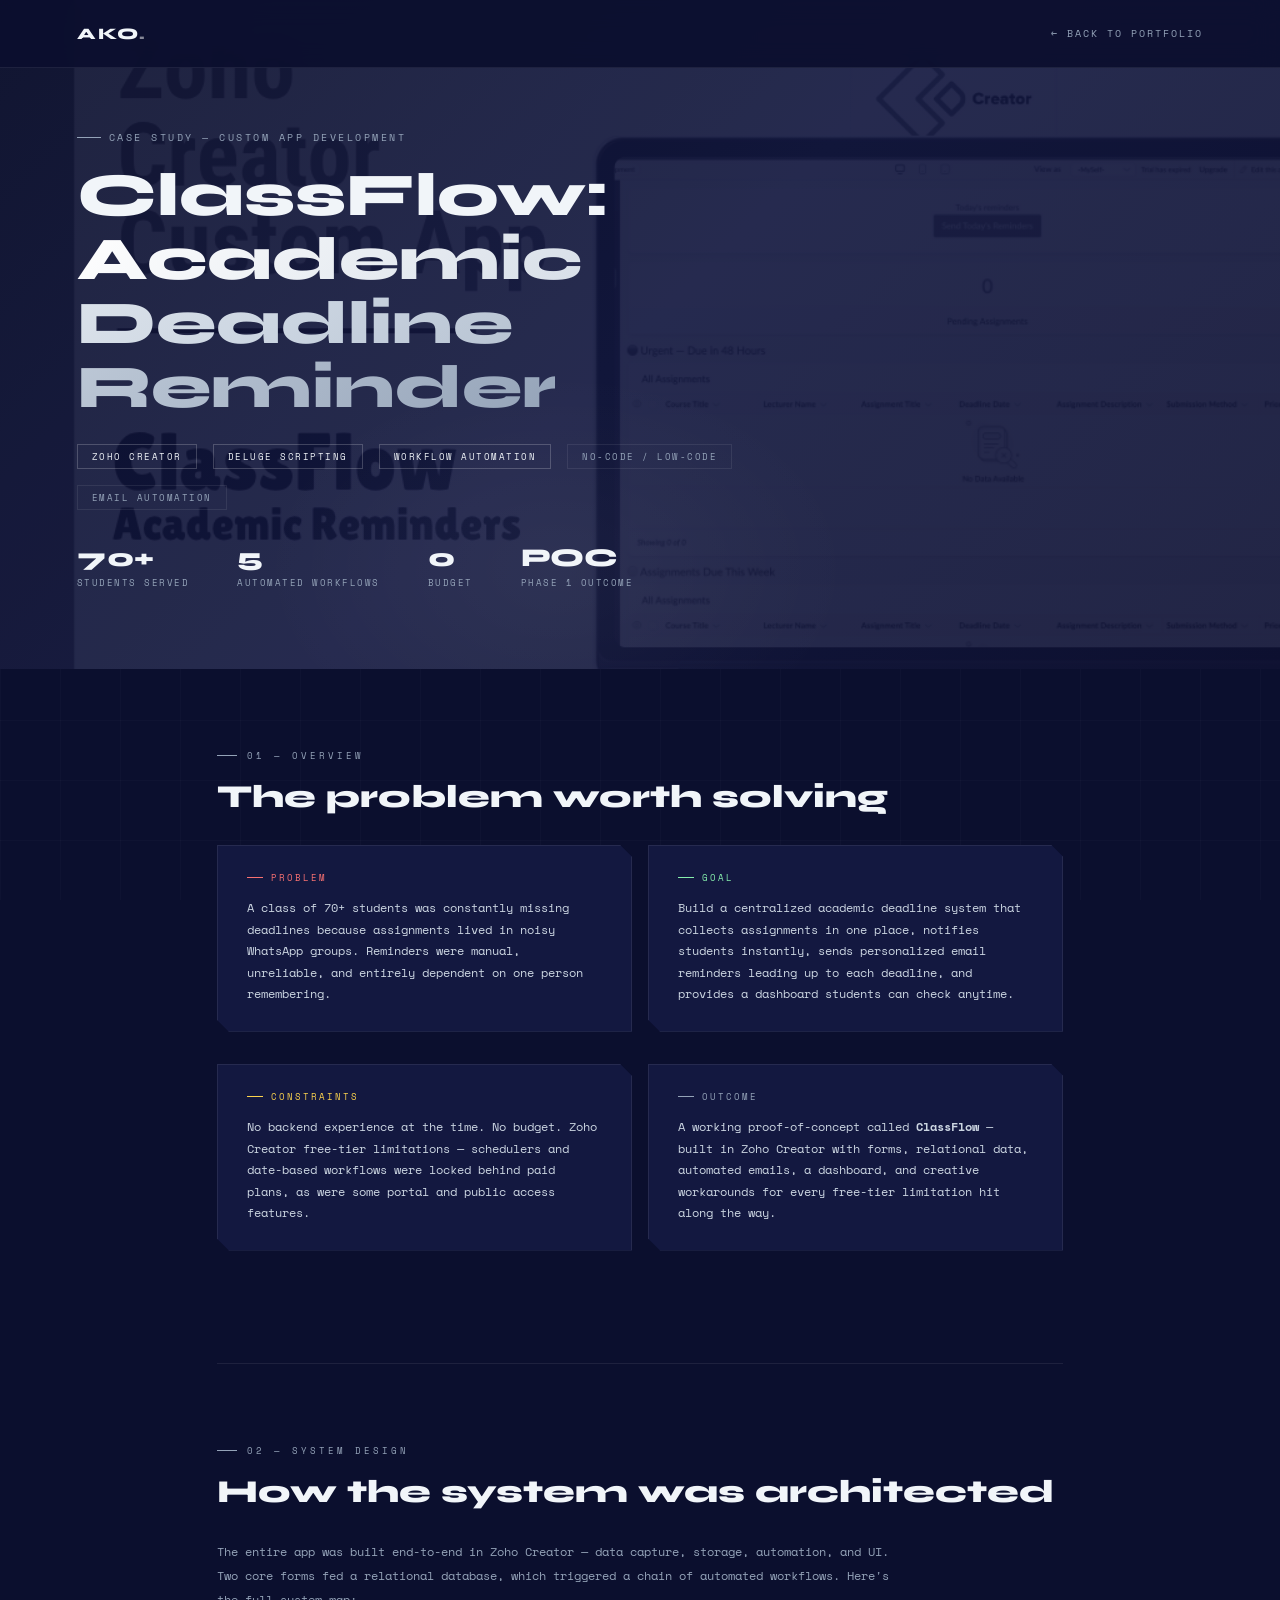
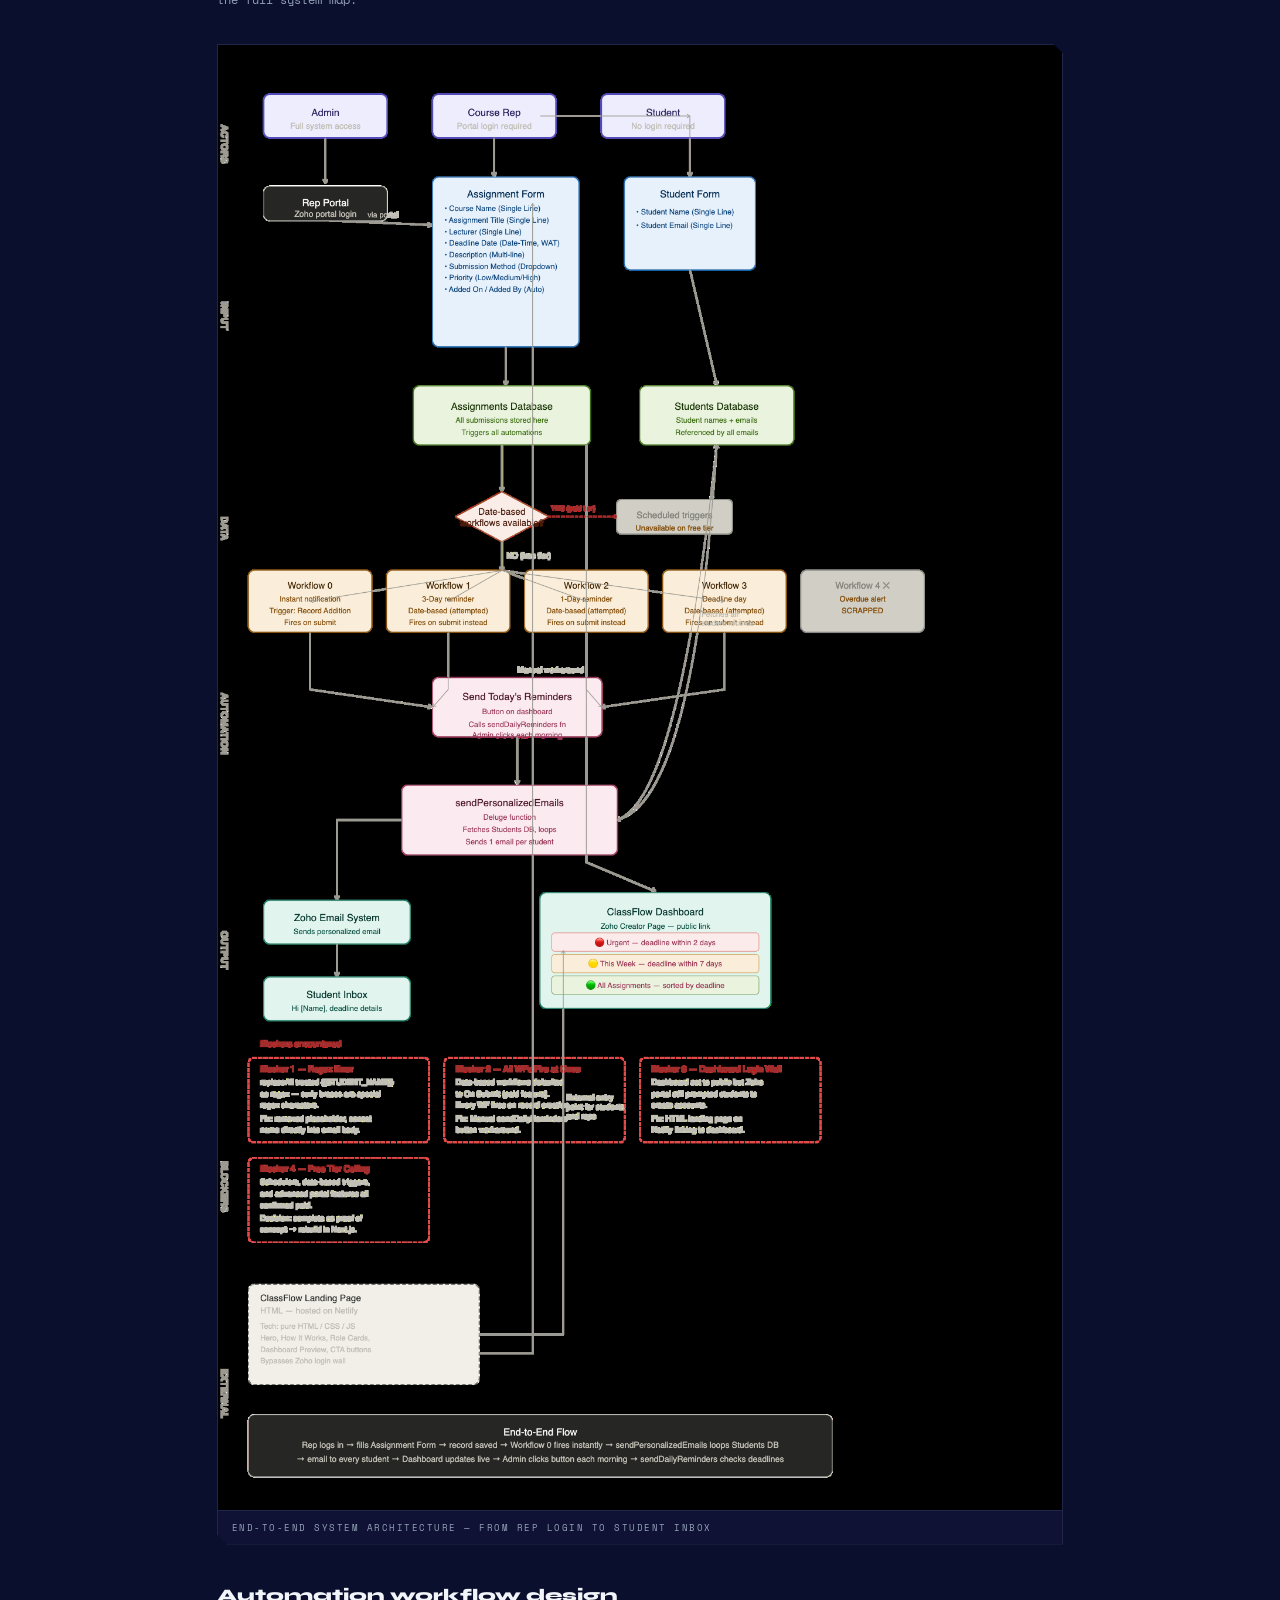
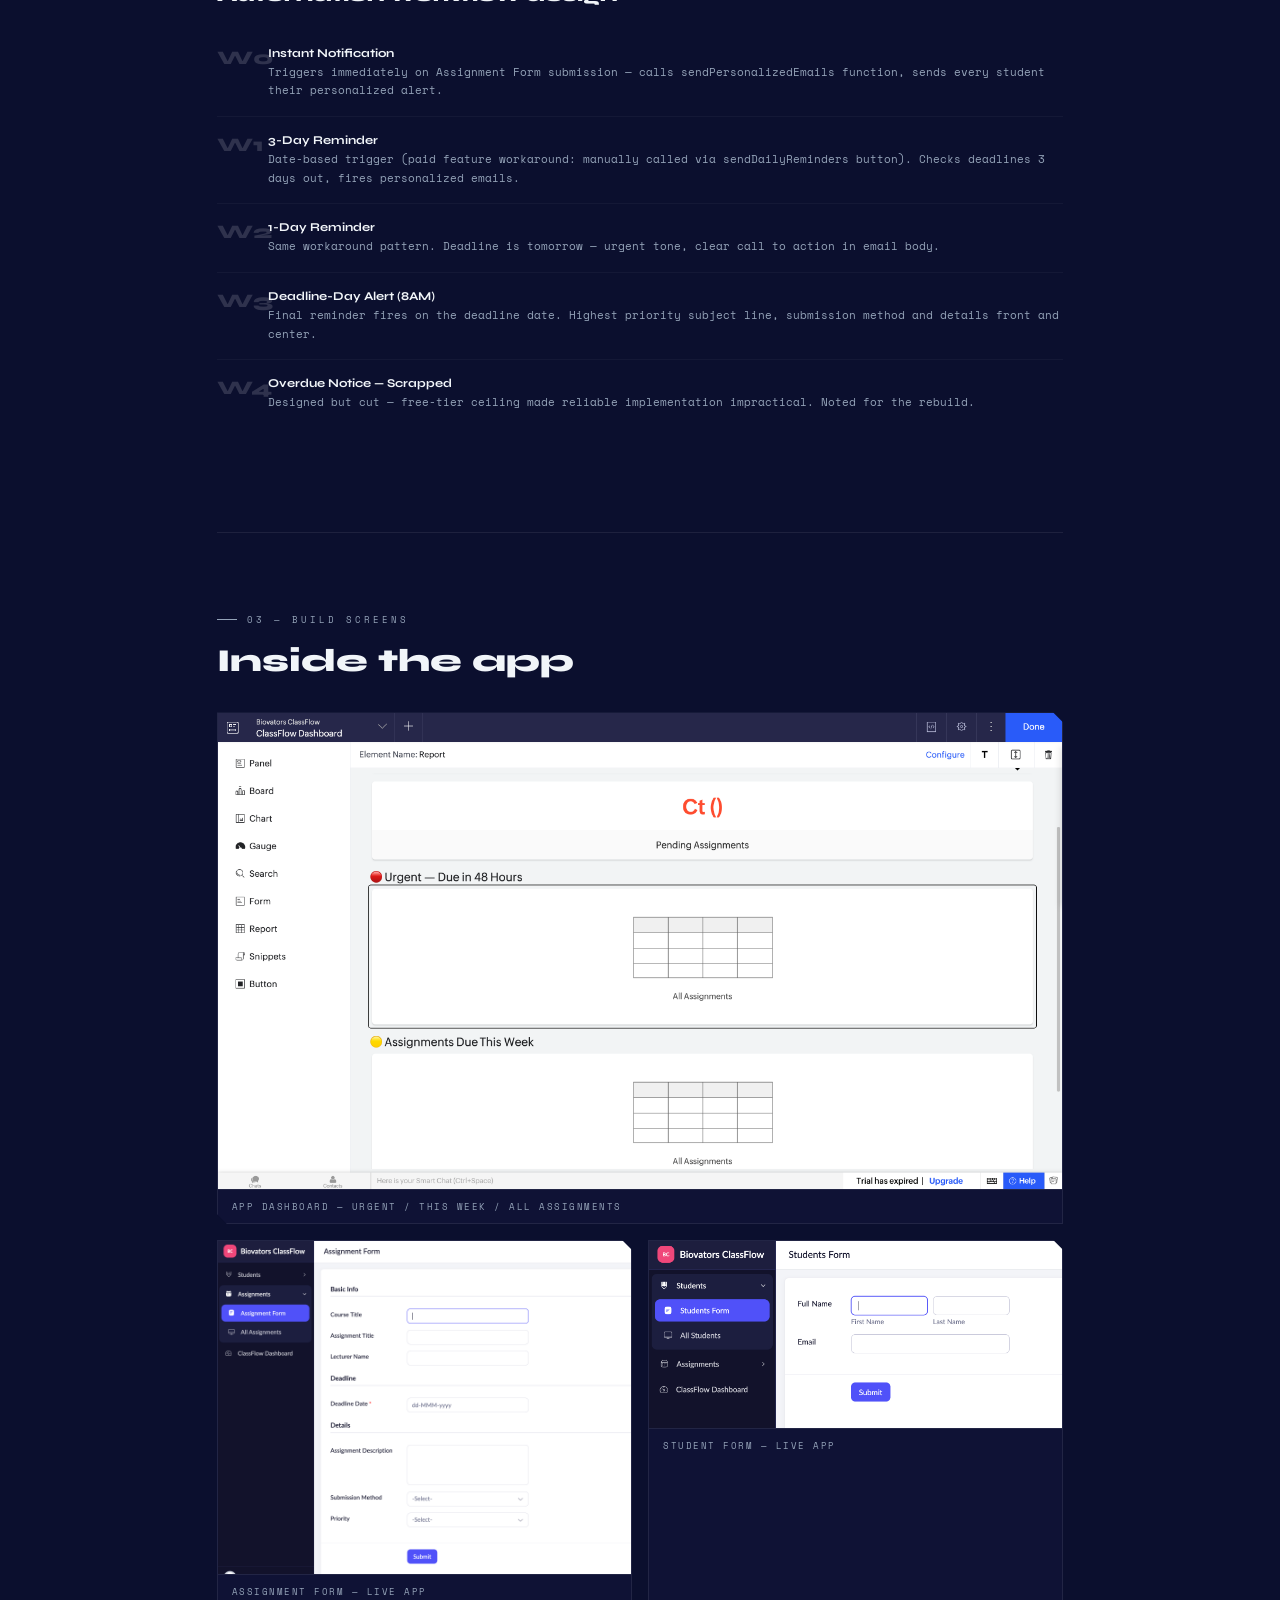
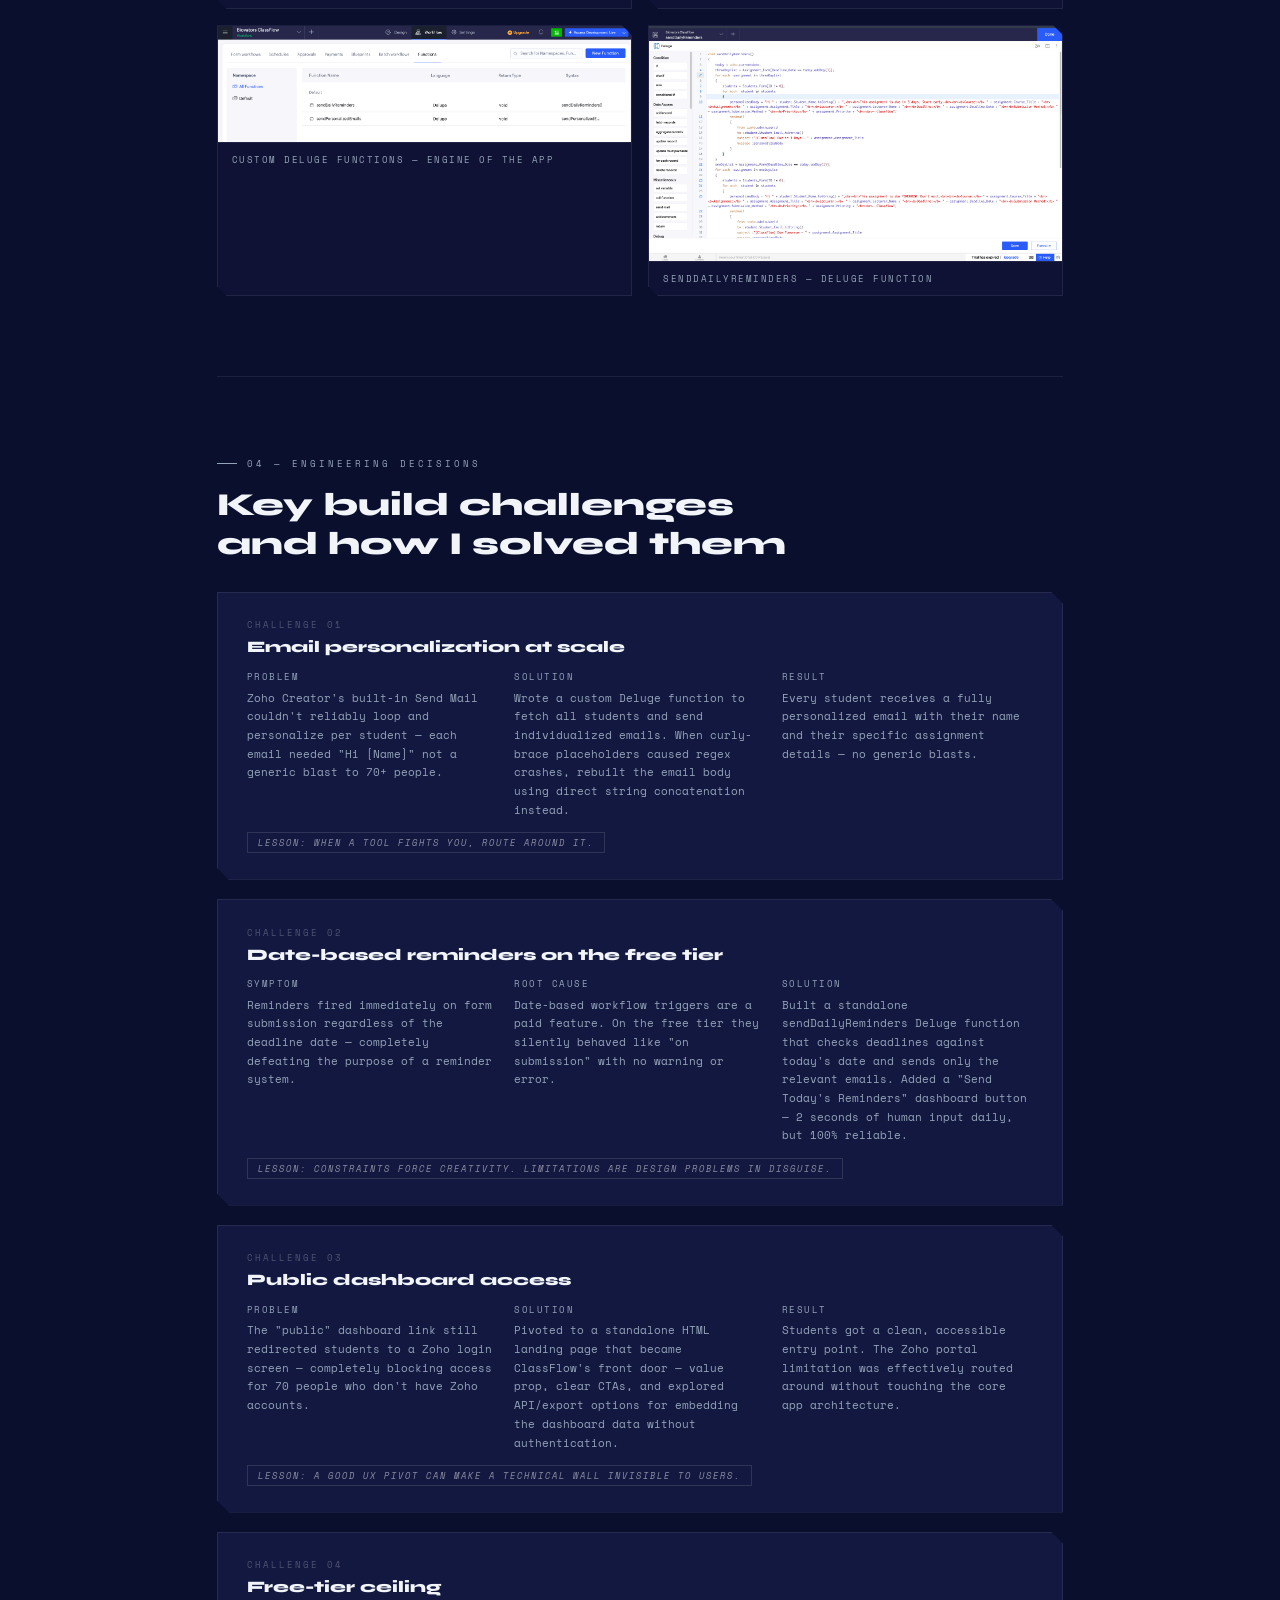
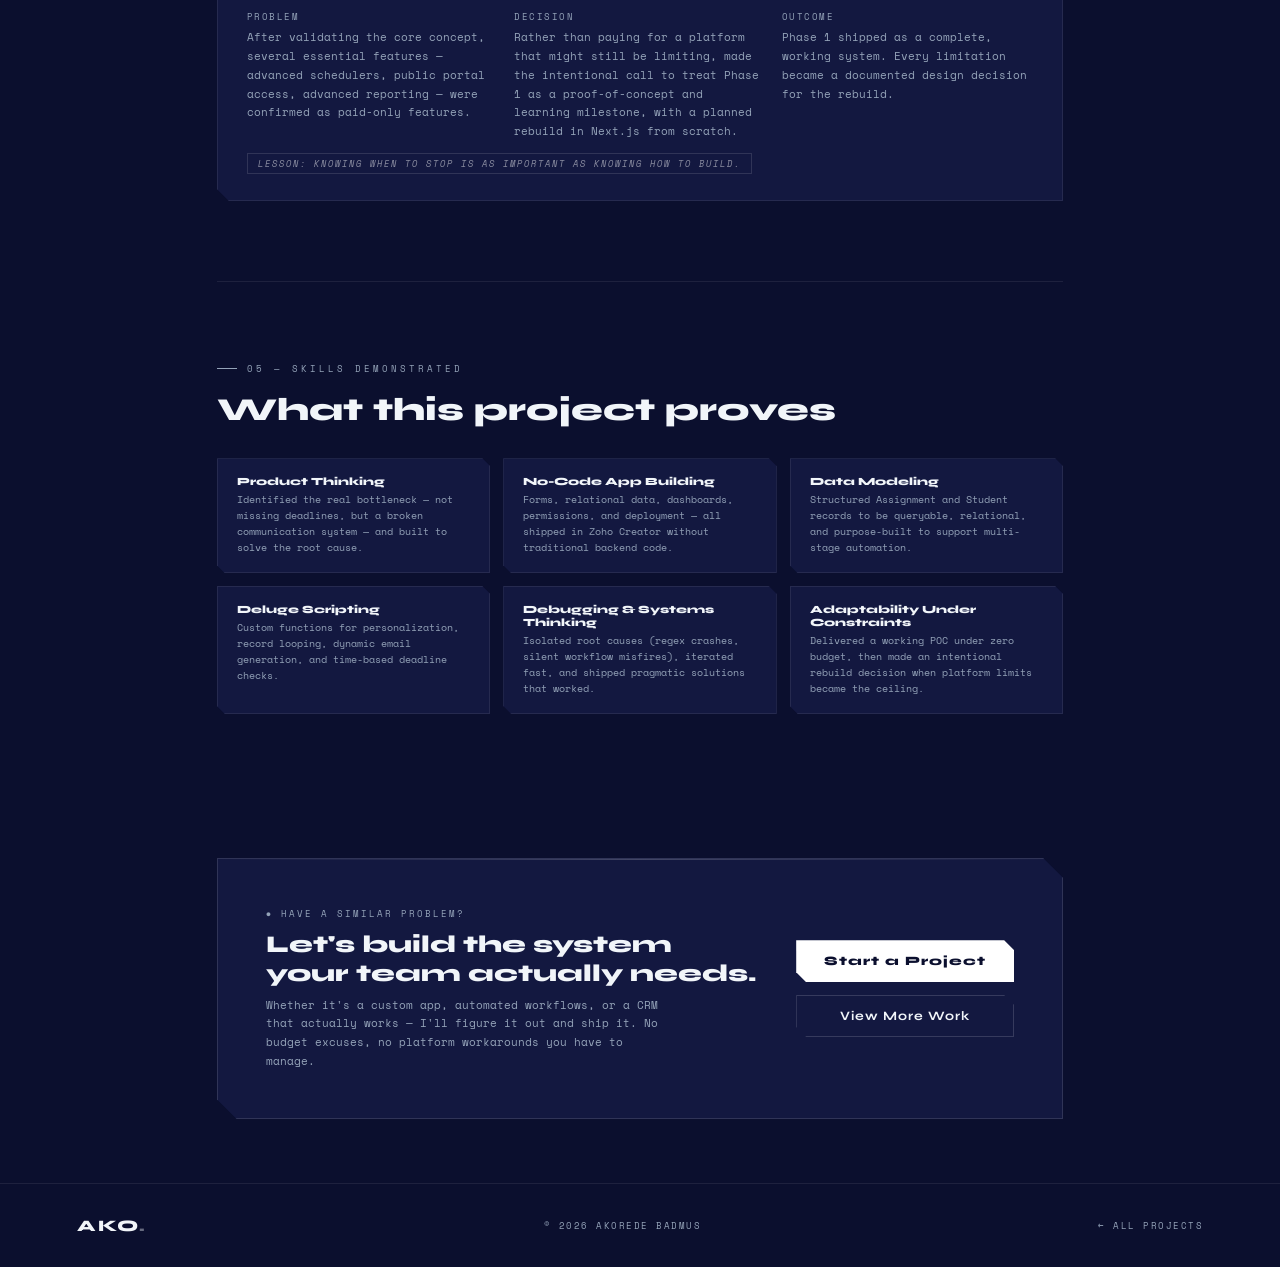
==== classflow.html @ 77b1db4f "Add ClassFlow case study page" ====
<!DOCTYPE html>
<html lang="en">
<head>
<meta charset="UTF-8">
<meta name="viewport" content="width=device-width, initial-scale=1.0">
<title>ClassFlow — Case Study | Akorede Badmus</title>
<link href="https://fonts.googleapis.com/css2?family=Syne:wght@400;700;800&family=Space+Mono&display=swap" rel="stylesheet">
<style>
*,*::before,*::after{margin:0;padding:0;box-sizing:border-box;}
:root{
  --accent:#FFFFFF;
  --accent2:#CBD5E1;
  --dark:#0B0F2E;
  --card:#131840;
  --card2:#0F1235;
  --text:#F1F5F9;
  --muted:#94A3B8;
  --border:rgba(255,255,255,0.08);
}
html{scroll-behavior:smooth;}
body{background:var(--dark);color:var(--text);font-family:'Space Mono',monospace;overflow-x:hidden;}

.grid-overlay{
  position:fixed;inset:0;z-index:0;pointer-events:none;
  background-image:linear-gradient(rgba(255,255,255,0.02) 1px,transparent 1px),linear-gradient(90deg,rgba(255,255,255,0.02) 1px,transparent 1px);
  background-size:60px 60px;
}

/* NAV */
nav{
  position:fixed;top:0;left:0;right:0;z-index:100;
  display:flex;align-items:center;justify-content:space-between;
  padding:1.5rem 6vw;
  background:rgba(11,15,46,0.92);backdrop-filter:blur(12px);
  border-bottom:1px solid var(--border);
}
.nav-logo{font-family:'Syne',sans-serif;font-size:1rem;font-weight:800;color:var(--text);letter-spacing:2px;text-decoration:none;}
.nav-logo span{color:var(--accent);opacity:0.5;}
.back-btn{
  font-size:10px;letter-spacing:2px;text-transform:uppercase;
  color:var(--muted);text-decoration:none;
  display:flex;align-items:center;gap:8px;transition:color 0.2s;
}
.back-btn:hover{color:var(--accent);}

/* HERO */
.case-hero{
  min-height:60vh;display:flex;align-items:flex-end;
  padding:120px 6vw 5rem;position:relative;overflow:hidden;
}
.case-hero-bg{
  position:absolute;inset:0;z-index:0;
  background:linear-gradient(135deg,#0B0F2E 0%,#131840 50%,#0F1235 100%);
}
.case-hero-img{
  position:absolute;inset:0;z-index:1;
  background-image:url('[data-uri]');
  background-size:cover;background-position:center;
  opacity:0.08;filter:grayscale(100%);
}
.case-hero-glow{
  position:absolute;bottom:-100px;left:20%;z-index:1;
  width:600px;height:400px;
  background:radial-gradient(ellipse,rgba(255,255,255,0.04) 0%,transparent 70%);
}
.case-hero-content{position:relative;z-index:2;max-width:800px;}
.case-tag{
  display:inline-flex;align-items:center;gap:8px;
  font-size:10px;letter-spacing:2.5px;text-transform:uppercase;
  color:var(--muted);margin-bottom:1.2rem;
}
.case-tag::before{content:'';width:24px;height:1px;background:var(--muted);display:block;}
.case-title{
  font-family:'Syne',sans-serif;
  font-size:clamp(2rem,5vw,3.8rem);font-weight:800;line-height:1.05;
  margin-bottom:1.5rem;
}
.case-title span{
  background:linear-gradient(135deg,#FFFFFF 0%,#CBD5E1 50%,#94A3B8 100%);
  -webkit-background-clip:text;-webkit-text-fill-color:transparent;background-clip:text;
}
.meta-row{display:flex;flex-wrap:wrap;gap:1rem;margin-bottom:2rem;}
.meta-pill{
  font-size:9px;letter-spacing:1.5px;text-transform:uppercase;
  border:1px solid var(--border);padding:5px 14px;color:var(--muted);
}
.meta-pill.highlight{border-color:rgba(255,255,255,0.2);color:var(--text);}
.hero-stats-row{display:flex;gap:3rem;flex-wrap:wrap;}
.hstat{display:flex;flex-direction:column;gap:3px;}
.hstat-num{font-family:'Syne',sans-serif;font-size:1.6rem;font-weight:800;color:var(--text);}
.hstat-label{font-size:9px;letter-spacing:1.5px;text-transform:uppercase;color:var(--muted);}

/* WRAPPER */
.wrapper{max-width:1000px;margin:0 auto;padding:0 6vw;position:relative;z-index:2;}

/* SECTIONS */
.cs-section{padding:5rem 0;border-top:1px solid var(--border);}
.cs-section:first-of-type{border-top:none;}

.section-label{
  font-size:9px;letter-spacing:3px;text-transform:uppercase;
  color:var(--muted);margin-bottom:1rem;
  display:flex;align-items:center;gap:10px;
}
.section-label::before{content:'';width:20px;height:1px;background:var(--muted);display:block;}
.section-heading{
  font-family:'Syne',sans-serif;font-size:clamp(1.4rem,3vw,2rem);
  font-weight:800;color:var(--text);margin-bottom:1.8rem;line-height:1.2;
}

/* PROSE */
.prose{font-size:12px;line-height:2;color:#94A3B8;max-width:680px;}
.prose strong{color:var(--text);font-weight:700;}

/* TWO COL */
.two-col{display:grid;grid-template-columns:1fr 1fr;gap:3rem;align-items:start;}

/* PROBLEM/GOAL CARDS */
.pg-grid{display:grid;grid-template-columns:1fr 1fr;gap:1rem;margin-bottom:2rem;}
.pg-card{
  background:var(--card);border:1px solid var(--border);
  padding:1.6rem 1.8rem;
  clip-path:polygon(0 0,calc(100% - 12px) 0,100% 12px,100% 100%,12px 100%,0 calc(100% - 12px));
}
.pg-card-label{
  font-size:9px;letter-spacing:2px;text-transform:uppercase;
  color:var(--muted);margin-bottom:0.8rem;
  display:flex;align-items:center;gap:8px;
}
.pg-card-label::before{content:'';width:16px;height:1px;background:currentColor;display:block;}
.pg-card-text{font-size:12px;line-height:1.8;color:#CBD5E1;}

/* CHALLENGE CARDS */
.challenge-list{display:flex;flex-direction:column;gap:1.2rem;}
.challenge-card{
  background:var(--card);border:1px solid var(--border);
  padding:1.6rem 1.8rem;
  clip-path:polygon(0 0,calc(100% - 12px) 0,100% 12px,100% 100%,12px 100%,0 calc(100% - 12px));
  transition:border-color 0.2s;
}
.challenge-card:hover{border-color:rgba(255,255,255,0.18);}
.challenge-num{
  font-size:9px;letter-spacing:2px;text-transform:uppercase;
  color:rgba(255,255,255,0.25);margin-bottom:6px;
}
.challenge-title{
  font-family:'Syne',sans-serif;font-size:1rem;font-weight:800;
  color:var(--text);margin-bottom:0.8rem;
}
.challenge-row{display:grid;grid-template-columns:1fr 1fr 1fr;gap:1rem;margin-top:0.8rem;}
.cr-block{font-size:11px;line-height:1.7;color:#94A3B8;}
.cr-label{
  font-size:9px;letter-spacing:1.5px;text-transform:uppercase;
  color:var(--muted);margin-bottom:4px;
}
.lesson-tag{
  display:inline-block;margin-top:0.8rem;
  font-size:9px;letter-spacing:1px;text-transform:uppercase;
  color:rgba(255,255,255,0.5);
  border:1px solid rgba(255,255,255,0.12);
  padding:3px 10px;
  font-style:italic;
}

/* SCREENSHOTS */
.screenshot-grid{display:grid;grid-template-columns:1fr 1fr;gap:1rem;margin-top:2rem;}
.screenshot-item{
  background:var(--card2);border:1px solid var(--border);overflow:hidden;
  clip-path:polygon(0 0,calc(100% - 10px) 0,100% 10px,100% 100%,10px 100%,0 calc(100% - 10px));
  transition:border-color 0.2s;
}
.screenshot-item:hover{border-color:rgba(255,255,255,0.2);}
.screenshot-item.full{grid-column:span 2;}
.screenshot-img{width:100%;display:block;object-fit:cover;}
.screenshot-label{
  padding:10px 14px;
  font-size:9px;letter-spacing:1.5px;text-transform:uppercase;
  color:var(--muted);border-top:1px solid var(--border);
}

/* SKILLS */
.skills-grid{display:grid;grid-template-columns:repeat(3,1fr);gap:0.8rem;margin-top:1.5rem;}
.skill-item{
  background:var(--card);border:1px solid var(--border);
  padding:1rem 1.2rem;
  clip-path:polygon(0 0,calc(100% - 8px) 0,100% 8px,100% 100%,8px 100%,0 calc(100% - 8px));
}
.skill-item-title{
  font-family:'Syne',sans-serif;font-size:11px;font-weight:800;
  color:var(--text);margin-bottom:4px;
}
.skill-item-desc{font-size:10px;line-height:1.6;color:var(--muted);}

/* WORKFLOW STEPS */
.workflow-steps{display:flex;flex-direction:column;gap:0;margin:1.5rem 0;}
.workflow-step{
  display:flex;gap:1.2rem;align-items:flex-start;
  padding:1rem 0;border-bottom:1px solid rgba(255,255,255,0.04);
}
.workflow-step:last-child{border-bottom:none;}
.ws-num{
  font-family:'Syne',sans-serif;font-size:1.2rem;font-weight:800;
  color:rgba(255,255,255,0.15);flex-shrink:0;width:32px;line-height:1;
  margin-top:2px;
}
.ws-content{}
.ws-title{font-family:'Syne',sans-serif;font-size:12px;font-weight:700;color:var(--text);margin-bottom:3px;}
.ws-desc{font-size:11px;color:var(--muted);line-height:1.7;}

/* CTA */
.case-cta{
  background:var(--card);border:1px solid rgba(255,255,255,0.12);
  padding:3rem;margin:4rem 0;
  clip-path:polygon(0 0,calc(100% - 20px) 0,100% 20px,100% 100%,20px 100%,0 calc(100% - 20px));
  display:flex;align-items:center;justify-content:space-between;gap:2rem;flex-wrap:wrap;
  position:relative;overflow:hidden;
}
.case-cta::before{content:'';position:absolute;top:0;left:0;right:0;height:1px;background:linear-gradient(to right,transparent,rgba(255,255,255,0.2),transparent);}
.cta-text-block{}
.cta-tag{font-size:9px;letter-spacing:2px;text-transform:uppercase;color:var(--muted);margin-bottom:0.6rem;}
.cta-heading{font-family:'Syne',sans-serif;font-size:1.5rem;font-weight:800;color:var(--text);margin-bottom:0.5rem;}
.cta-sub{font-size:11px;color:var(--muted);line-height:1.7;max-width:400px;}
.cta-btns{display:flex;flex-direction:column;gap:0.8rem;flex-shrink:0;}
.btn-primary{
  padding:13px 28px;background:var(--accent);color:#0B0F2E;
  font-family:'Syne',sans-serif;font-size:0.8rem;font-weight:800;letter-spacing:1px;
  border:none;cursor:pointer;text-decoration:none;
  clip-path:polygon(0 0,calc(100% - 10px) 0,100% 10px,100% 100%,10px 100%,0 calc(100% - 10px));
  transition:all 0.2s;display:block;text-align:center;
}
.btn-primary:hover{background:#CBD5E1;transform:translateY(-2px);}
.btn-secondary{
  padding:12px 28px;background:transparent;color:var(--text);
  font-family:'Syne',sans-serif;font-size:0.8rem;font-weight:700;letter-spacing:1px;
  border:1px solid rgba(255,255,255,0.15);cursor:pointer;text-decoration:none;
  clip-path:polygon(0 0,calc(100% - 10px) 0,100% 10px,100% 100%,10px 100%,0 calc(100% - 10px));
  transition:all 0.2s;display:block;text-align:center;
}
.btn-secondary:hover{border-color:rgba(255,255,255,0.35);transform:translateY(-2px);}

/* FOOTER */
footer{
  padding:2rem 6vw;border-top:1px solid var(--border);
  display:flex;justify-content:space-between;align-items:center;
  flex-wrap:wrap;gap:1rem;position:relative;z-index:2;
}
.footer-copy{font-size:9px;letter-spacing:1.5px;text-transform:uppercase;color:var(--muted);}

@media(max-width:768px){
  .two-col,.pg-grid,.challenge-row,.screenshot-grid,.skills-grid{grid-template-columns:1fr;}
  .screenshot-item.full{grid-column:span 1;}
  .case-hero{padding:120px 5vw 3rem;}
  .cs-section{padding:3rem 0;}
  .case-cta{flex-direction:column;padding:2rem;}
  .hero-stats-row{gap:1.5rem;}
}
</style>
</head>
<body>

<div class="grid-overlay"></div>

<nav>
  <a href="index.html" class="nav-logo">AKO<span>.</span></a>
  <a href="index.html#projects" class="back-btn">← Back to Portfolio</a>
</nav>

<!-- HERO -->
<div class="case-hero">
  <div class="case-hero-bg"></div>
  <div class="case-hero-img"></div>
  <div class="case-hero-glow"></div>
  <div class="case-hero-content">
    <div class="case-tag">Case Study — Custom App Development</div>
    <h1 class="case-title">ClassFlow:<br><span>Academic Deadline Reminder</span></h1>
    <div class="meta-row">
      <div class="meta-pill highlight">Zoho Creator</div>
      <div class="meta-pill highlight">Deluge Scripting</div>
      <div class="meta-pill highlight">Workflow Automation</div>
      <div class="meta-pill">No-Code / Low-Code</div>
      <div class="meta-pill">Email Automation</div>
    </div>
    <div class="hero-stats-row">
      <div class="hstat"><div class="hstat-num">70+</div><div class="hstat-label">Students Served</div></div>
      <div class="hstat"><div class="hstat-num">5</div><div class="hstat-label">Automated Workflows</div></div>
      <div class="hstat"><div class="hstat-num">0</div><div class="hstat-label">Budget</div></div>
      <div class="hstat"><div class="hstat-num">POC</div><div class="hstat-label">Phase 1 Outcome</div></div>
    </div>
  </div>
</div>

<div class="wrapper">

  <!-- PROBLEM & GOAL -->
  <div class="cs-section">
    <div class="section-label">01 — Overview</div>
    <h2 class="section-heading">The problem worth solving</h2>
    <div class="pg-grid">
      <div class="pg-card">
        <div class="pg-card-label" style="color:#f87171;">Problem</div>
        <p class="pg-card-text">A class of 70+ students was constantly missing deadlines because assignments lived in noisy WhatsApp groups. Reminders were manual, unreliable, and entirely dependent on one person remembering.</p>
      </div>
      <div class="pg-card">
        <div class="pg-card-label" style="color:#86efac;">Goal</div>
        <p class="pg-card-text">Build a centralized academic deadline system that collects assignments in one place, notifies students instantly, sends personalized email reminders leading up to each deadline, and provides a dashboard students can check anytime.</p>
      </div>
    </div>
    <div class="pg-grid">
      <div class="pg-card">
        <div class="pg-card-label" style="color:#fcd34d;">Constraints</div>
        <p class="pg-card-text">No backend experience at the time. No budget. Zoho Creator free-tier limitations — schedulers and date-based workflows were locked behind paid plans, as were some portal and public access features.</p>
      </div>
      <div class="pg-card">
        <div class="pg-card-label" style="color:var(--muted);">Outcome</div>
        <p class="pg-card-text">A working proof-of-concept called <strong>ClassFlow</strong> — built in Zoho Creator with forms, relational data, automated emails, a dashboard, and creative workarounds for every free-tier limitation hit along the way.</p>
      </div>
    </div>
  </div>

  <!-- ARCHITECTURE -->
  <div class="cs-section">
    <div class="section-label">02 — System Design</div>
    <h2 class="section-heading">How the system was architected</h2>
    <p class="prose" style="margin-bottom:2rem;">The entire app was built end-to-end in Zoho Creator — data capture, storage, automation, and UI. Two core forms fed a relational database, which triggered a chain of automated workflows. Here's the full system map:</p>
    <div class="screenshot-item full">
      <img class="screenshot-img" src="[data-uri]" alt="ClassFlow system architecture diagram">
      <div class="screenshot-label">End-to-end system architecture — from Rep login to Student inbox</div>
    </div>

    <h3 style="font-family:Syne,sans-serif;font-size:1.1rem;font-weight:800;color:var(--text);margin:2.5rem 0 1.2rem;">Automation workflow design</h3>
    <div class="workflow-steps">
      <div class="workflow-step">
        <div class="ws-num">W0</div>
        <div class="ws-content">
          <div class="ws-title">Instant Notification</div>
          <div class="ws-desc">Triggers immediately on Assignment Form submission — calls sendPersonalizedEmails function, sends every student their personalized alert.</div>
        </div>
      </div>
      <div class="workflow-step">
        <div class="ws-num">W1</div>
        <div class="ws-content">
          <div class="ws-title">3-Day Reminder</div>
          <div class="ws-desc">Date-based trigger (paid feature workaround: manually called via sendDailyReminders button). Checks deadlines 3 days out, fires personalized emails.</div>
        </div>
      </div>
      <div class="workflow-step">
        <div class="ws-num">W2</div>
        <div class="ws-content">
          <div class="ws-title">1-Day Reminder</div>
          <div class="ws-desc">Same workaround pattern. Deadline is tomorrow — urgent tone, clear call to action in email body.</div>
        </div>
      </div>
      <div class="workflow-step">
        <div class="ws-num">W3</div>
        <div class="ws-content">
          <div class="ws-title">Deadline-Day Alert (8AM)</div>
          <div class="ws-desc">Final reminder fires on the deadline date. Highest priority subject line, submission method and details front and center.</div>
        </div>
      </div>
      <div class="workflow-step">
        <div class="ws-num">W4</div>
        <div class="ws-content">
          <div class="ws-title">Overdue Notice — Scrapped</div>
          <div class="ws-desc">Designed but cut — free-tier ceiling made reliable implementation impractical. Noted for the rebuild.</div>
        </div>
      </div>
    </div>
  </div>

  <!-- SCREENSHOTS -->
  <div class="cs-section">
    <div class="section-label">03 — Build Screens</div>
    <h2 class="section-heading">Inside the app</h2>
    <div class="screenshot-grid">
      <div class="screenshot-item full">
        <img class="screenshot-img" src="[data-uri]" alt="ClassFlow dashboard in development">
        <div class="screenshot-label">App Dashboard — Urgent / This Week / All Assignments</div>
      </div>
      <div class="screenshot-item">
        <img class="screenshot-img" src="[data-uri]" alt="Assignment upload form">
        <div class="screenshot-label">Assignment Form — Live App</div>
      </div>
      <div class="screenshot-item">
        <img class="screenshot-img" src="[data-uri]" alt="Student registration form">
        <div class="screenshot-label">Student Form — Live App</div>
      </div>
      <div class="screenshot-item">
        <img class="screenshot-img" src="[data-uri]" alt="Zoho Creator functions panel">
        <div class="screenshot-label">Custom Deluge Functions — Engine of the App</div>
      </div>
      <div class="screenshot-item">
        <img class="screenshot-img" src="[data-uri]" alt="Deluge scripting code">
        <div class="screenshot-label">sendDailyReminders — Deluge Function</div>
      </div>
    </div>
  </div>

  <!-- CHALLENGES -->
  <div class="cs-section">
    <div class="section-label">04 — Engineering Decisions</div>
    <h2 class="section-heading">Key build challenges<br>and how I solved them</h2>
    <div class="challenge-list">

      <div class="challenge-card">
        <div class="challenge-num">Challenge 01</div>
        <div class="challenge-title">Email personalization at scale</div>
        <div class="challenge-row">
          <div class="cr-block"><div class="cr-label">Problem</div>Zoho Creator's built-in Send Mail couldn't reliably loop and personalize per student — each email needed "Hi [Name]" not a generic blast to 70+ people.</div>
          <div class="cr-block"><div class="cr-label">Solution</div>Wrote a custom Deluge function to fetch all students and send individualized emails. When curly-brace placeholders caused regex crashes, rebuilt the email body using direct string concatenation instead.</div>
          <div class="cr-block"><div class="cr-label">Result</div>Every student receives a fully personalized email with their name and their specific assignment details — no generic blasts.</div>
        </div>
        <div class="lesson-tag">Lesson: when a tool fights you, route around it.</div>
      </div>

      <div class="challenge-card">
        <div class="challenge-num">Challenge 02</div>
        <div class="challenge-title">Date-based reminders on the free tier</div>
        <div class="challenge-row">
          <div class="cr-block"><div class="cr-label">Symptom</div>Reminders fired immediately on form submission regardless of the deadline date — completely defeating the purpose of a reminder system.</div>
          <div class="cr-block"><div class="cr-label">Root Cause</div>Date-based workflow triggers are a paid feature. On the free tier they silently behaved like "on submission" with no warning or error.</div>
          <div class="cr-block"><div class="cr-label">Solution</div>Built a standalone sendDailyReminders Deluge function that checks deadlines against today's date and sends only the relevant emails. Added a "Send Today's Reminders" dashboard button — 2 seconds of human input daily, but 100% reliable.</div>
        </div>
        <div class="lesson-tag">Lesson: constraints force creativity. Limitations are design problems in disguise.</div>
      </div>

      <div class="challenge-card">
        <div class="challenge-num">Challenge 03</div>
        <div class="challenge-title">Public dashboard access</div>
        <div class="challenge-row">
          <div class="cr-block"><div class="cr-label">Problem</div>The "public" dashboard link still redirected students to a Zoho login screen — completely blocking access for 70 people who don't have Zoho accounts.</div>
          <div class="cr-block"><div class="cr-label">Solution</div>Pivoted to a standalone HTML landing page that became ClassFlow's front door — value prop, clear CTAs, and explored API/export options for embedding the dashboard data without authentication.</div>
          <div class="cr-block"><div class="cr-label">Result</div>Students got a clean, accessible entry point. The Zoho portal limitation was effectively routed around without touching the core app architecture.</div>
        </div>
        <div class="lesson-tag">Lesson: a good UX pivot can make a technical wall invisible to users.</div>
      </div>

      <div class="challenge-card">
        <div class="challenge-num">Challenge 04</div>
        <div class="challenge-title">Free-tier ceiling</div>
        <div class="challenge-row">
          <div class="cr-block"><div class="cr-label">Problem</div>After validating the core concept, several essential features — advanced schedulers, public portal access, advanced reporting — were confirmed as paid-only features.</div>
          <div class="cr-block"><div class="cr-label">Decision</div>Rather than paying for a platform that might still be limiting, made the intentional call to treat Phase 1 as a proof-of-concept and learning milestone, with a planned rebuild in Next.js from scratch.</div>
          <div class="cr-block"><div class="cr-label">Outcome</div>Phase 1 shipped as a complete, working system. Every limitation became a documented design decision for the rebuild.</div>
        </div>
        <div class="lesson-tag">Lesson: knowing when to stop is as important as knowing how to build.</div>
      </div>

    </div>
  </div>

  <!-- SKILLS -->
  <div class="cs-section">
    <div class="section-label">05 — Skills Demonstrated</div>
    <h2 class="section-heading">What this project proves</h2>
    <div class="skills-grid">
      <div class="skill-item">
        <div class="skill-item-title">Product Thinking</div>
        <div class="skill-item-desc">Identified the real bottleneck — not missing deadlines, but a broken communication system — and built to solve the root cause.</div>
      </div>
      <div class="skill-item">
        <div class="skill-item-title">No-Code App Building</div>
        <div class="skill-item-desc">Forms, relational data, dashboards, permissions, and deployment — all shipped in Zoho Creator without traditional backend code.</div>
      </div>
      <div class="skill-item">
        <div class="skill-item-title">Data Modeling</div>
        <div class="skill-item-desc">Structured Assignment and Student records to be queryable, relational, and purpose-built to support multi-stage automation.</div>
      </div>
      <div class="skill-item">
        <div class="skill-item-title">Deluge Scripting</div>
        <div class="skill-item-desc">Custom functions for personalization, record looping, dynamic email generation, and time-based deadline checks.</div>
      </div>
      <div class="skill-item">
        <div class="skill-item-title">Debugging & Systems Thinking</div>
        <div class="skill-item-desc">Isolated root causes (regex crashes, silent workflow misfires), iterated fast, and shipped pragmatic solutions that worked.</div>
      </div>
      <div class="skill-item">
        <div class="skill-item-title">Adaptability Under Constraints</div>
        <div class="skill-item-desc">Delivered a working POC under zero budget, then made an intentional rebuild decision when platform limits became the ceiling.</div>
      </div>
    </div>
  </div>

  <!-- CTA -->
  <div class="case-cta">
    <div class="cta-text-block">
      <div class="cta-tag">● Have a similar problem?</div>
      <div class="cta-heading">Let's build the system<br>your team actually needs.</div>
      <p class="cta-sub">Whether it's a custom app, automated workflows, or a CRM that actually works — I'll figure it out and ship it. No budget excuses, no platform workarounds you have to manage.</p>
    </div>
    <div class="cta-btns">
      <a href="index.html#contact" class="btn-primary">Start a Project</a>
      <a href="index.html#projects" class="btn-secondary">View More Work</a>
    </div>
  </div>

</div>

<footer>
  <a href="index.html" style="font-family:Syne,sans-serif;font-size:1rem;font-weight:800;color:var(--text);letter-spacing:2px;text-decoration:none;">AKO<span style="opacity:0.4;">.</span></a>
  <div class="footer-copy">© 2026 Akorede Badmus</div>
  <a href="index.html#projects" style="font-size:9px;letter-spacing:1.5px;text-transform:uppercase;color:var(--muted);text-decoration:none;">← All Projects</a>
</footer>

</body>
</html>
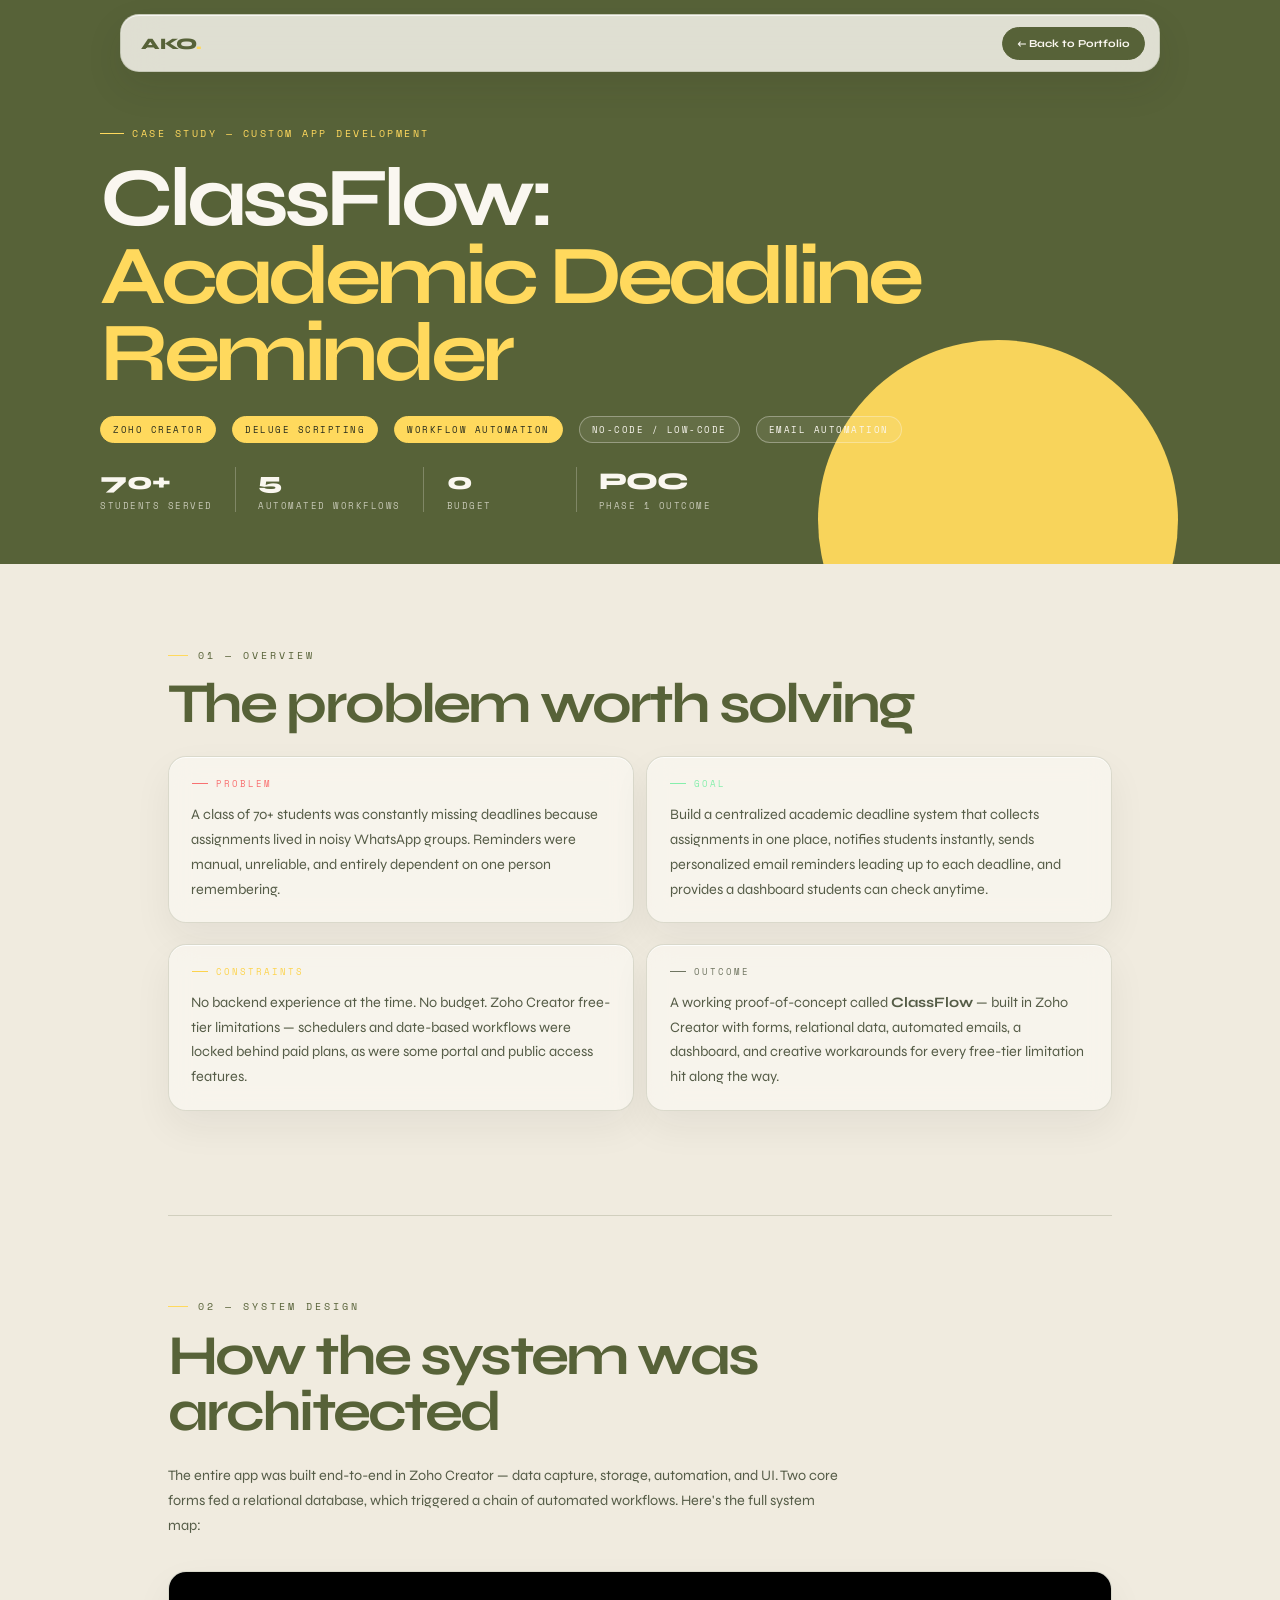
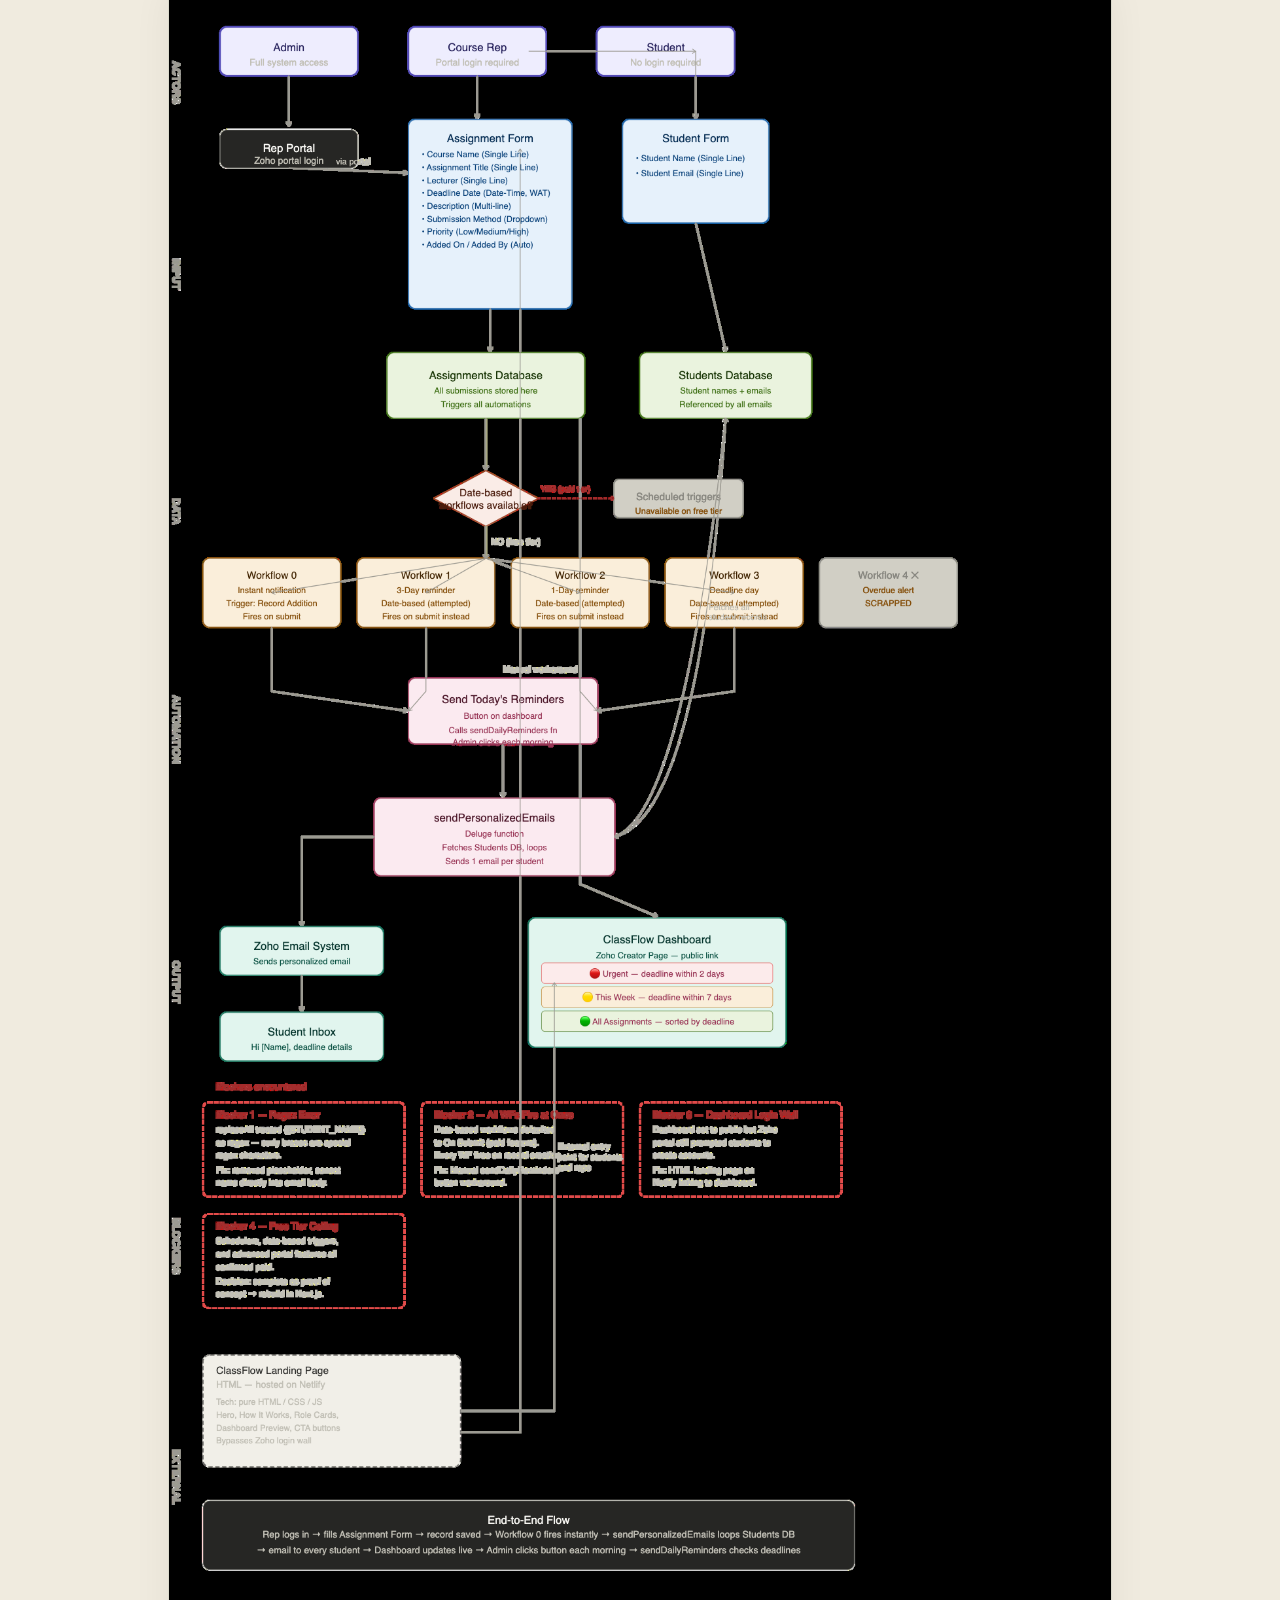
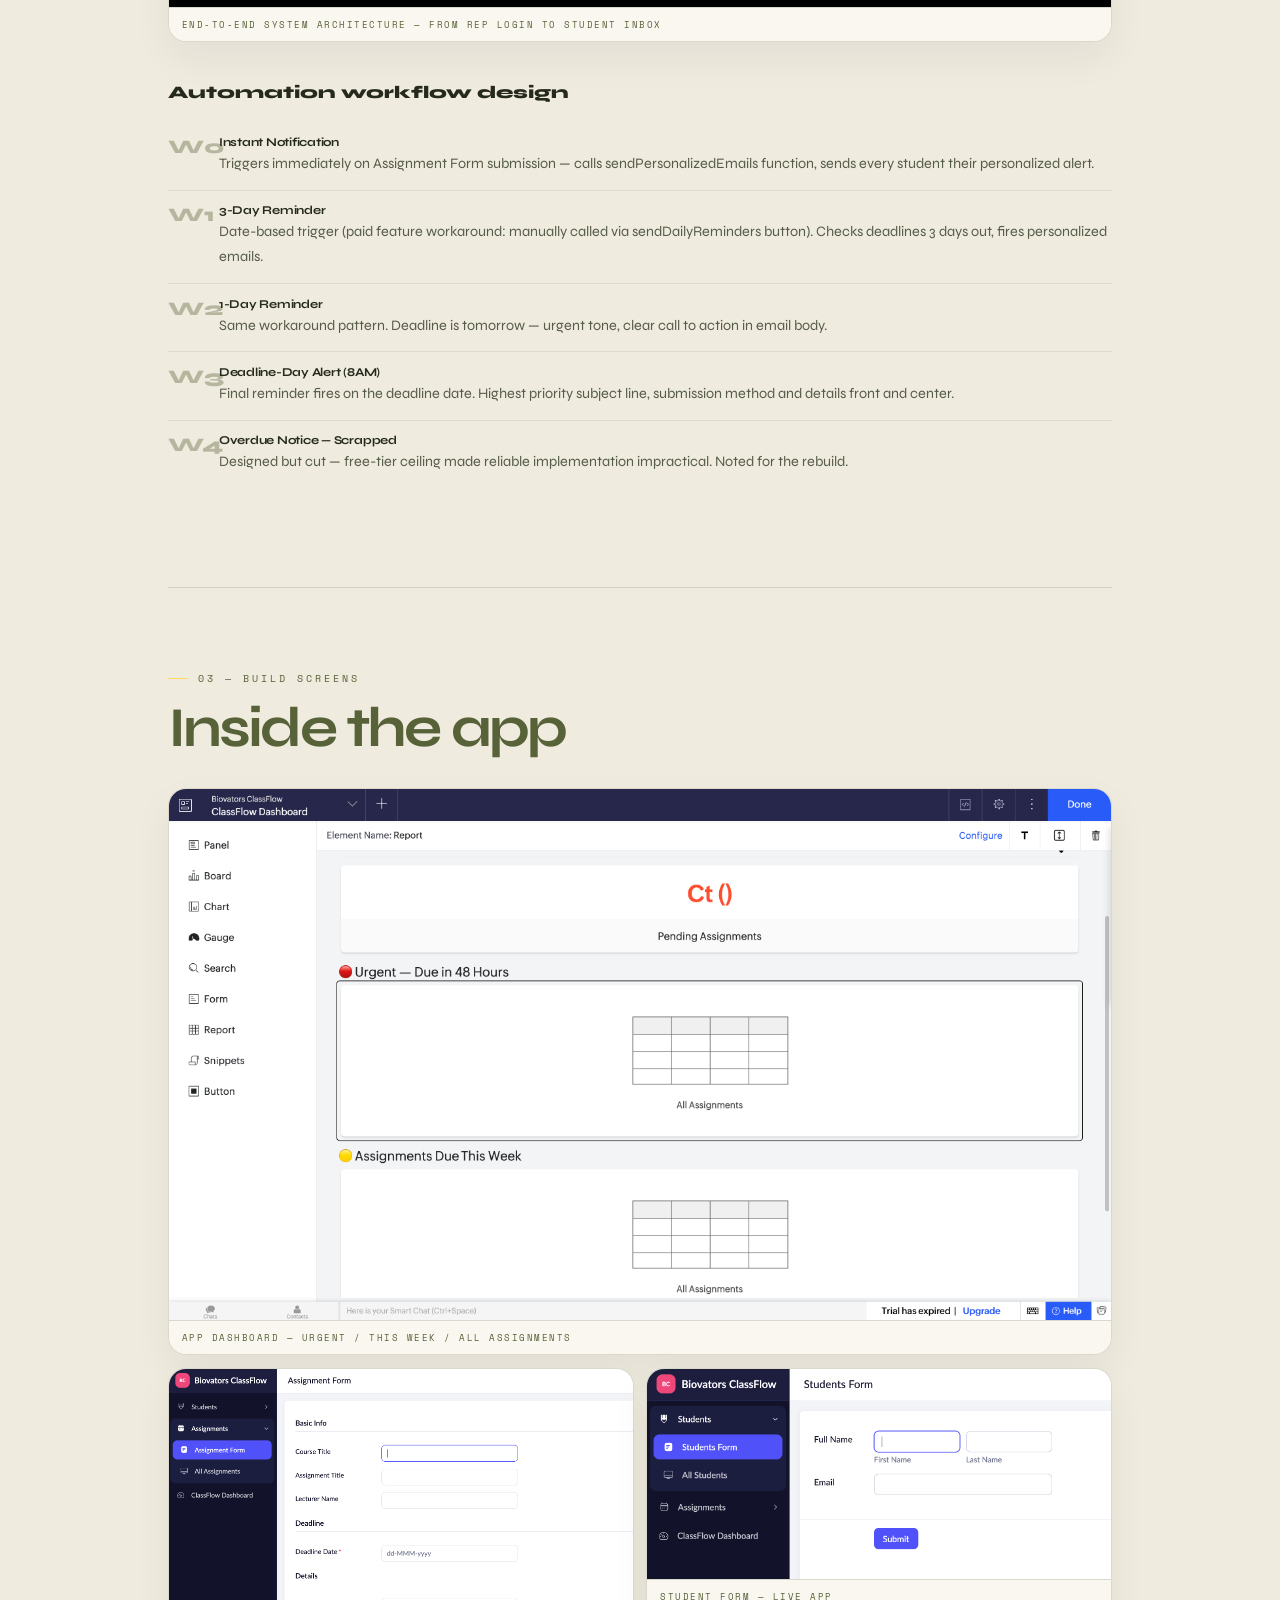
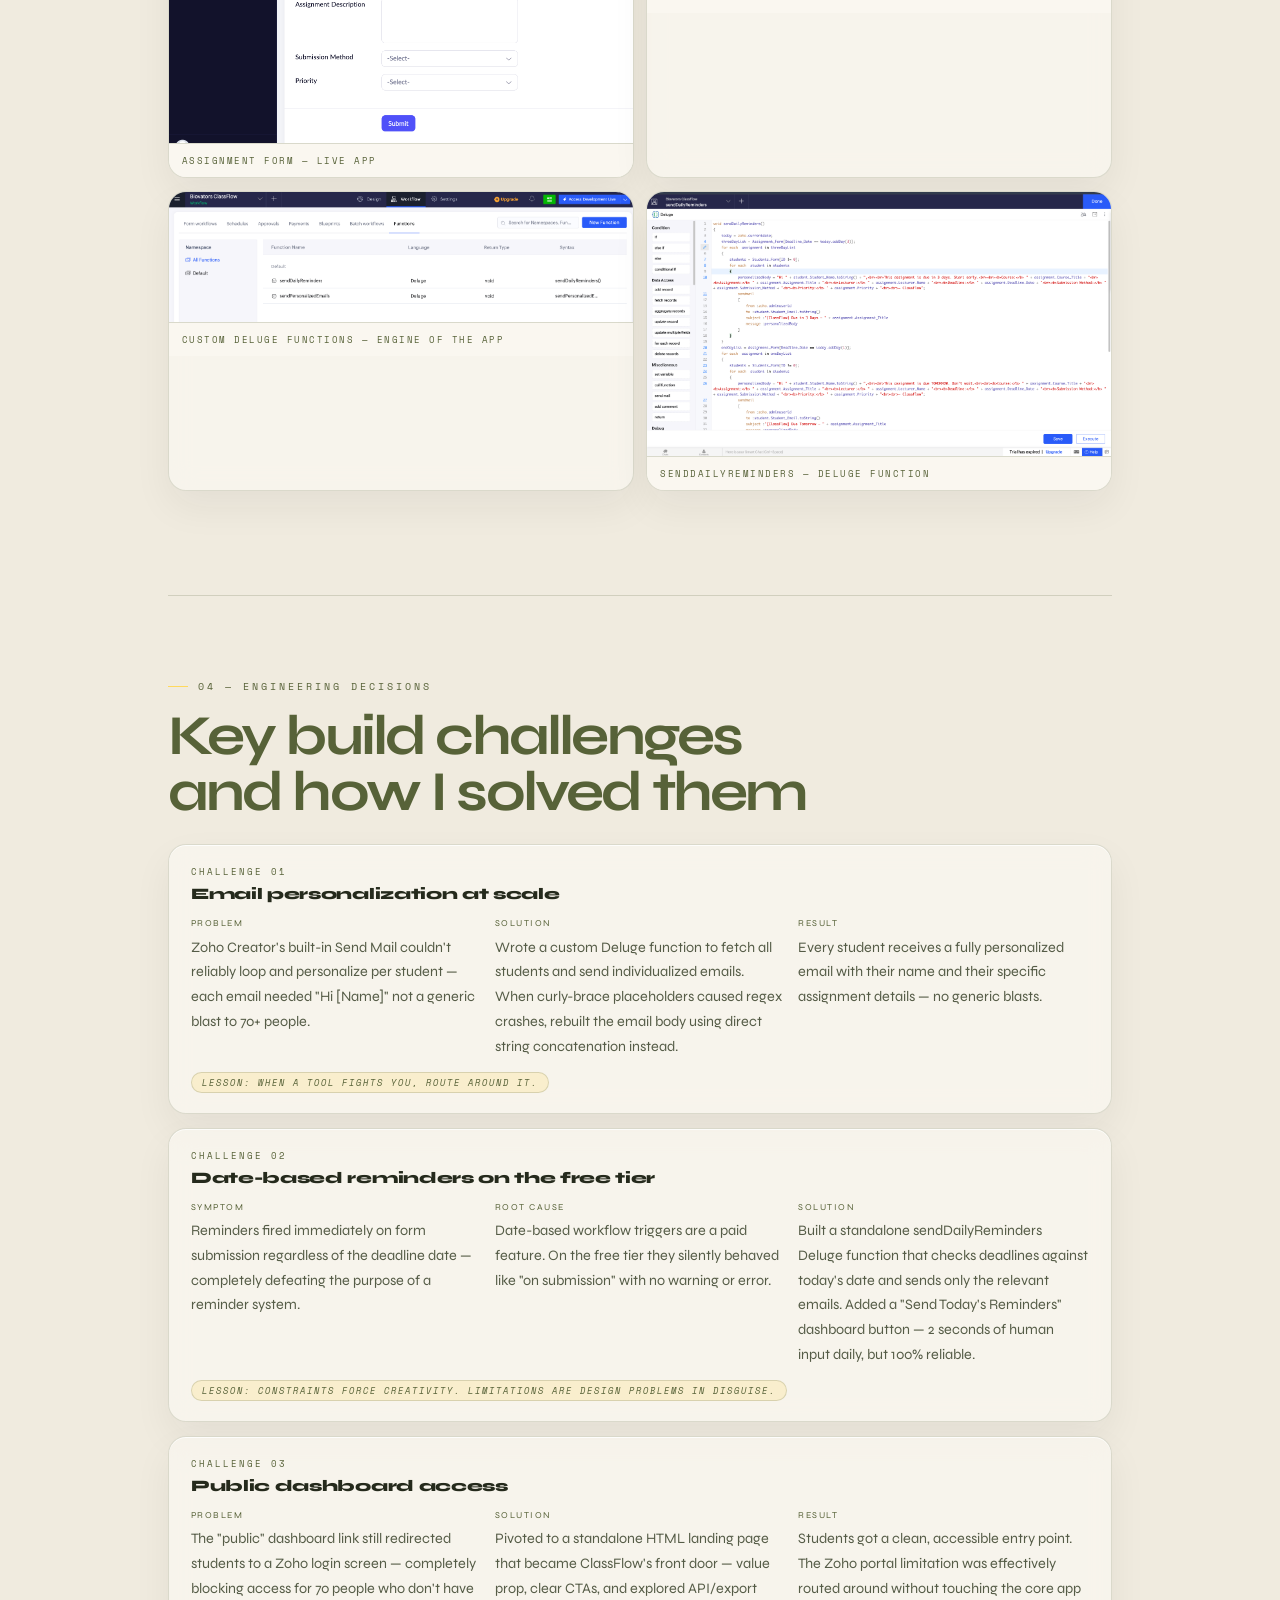
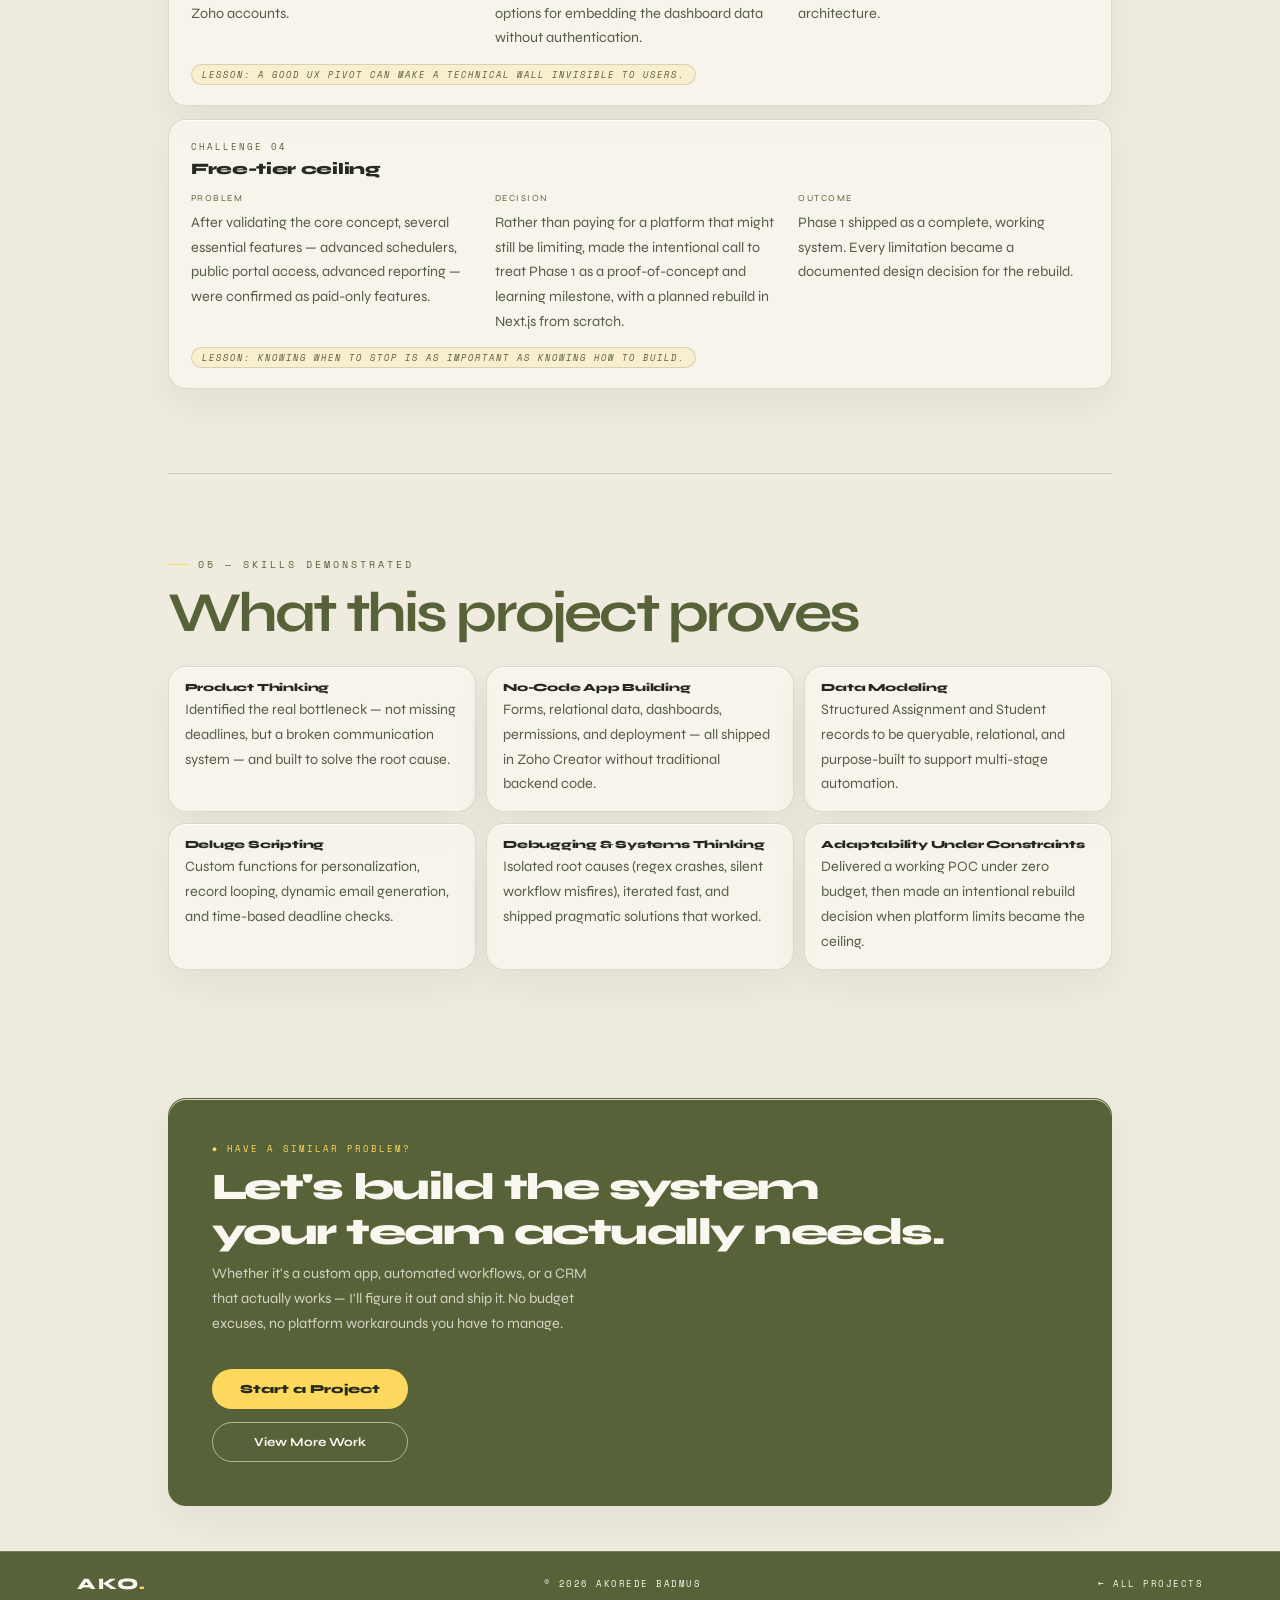
==== commit 9fdc5cbf: "Revamp portfolio visual design" ====
--- a/classflow.html
+++ b/classflow.html
@@ -255,6 +255,7 @@
   .hero-stats-row{gap:1.5rem;}
 }
 </style>
+<link rel="stylesheet" href="case-revamp.css">
 </head>
 <body>
 
--- a/case-revamp.css
+++ b/case-revamp.css
@@ -0,0 +1,93 @@
+/* Case studies: 60% ivory, 30% olive, 10% yellow. */
+:root {
+  --ivory:#f0ebdf; --olive:#576238; --yellow:#ffd95d; --ink:#252a1c; --paper:#faf7f0;
+  --accent:var(--olive); --accent2:var(--yellow); --dark:var(--ivory);
+  --card:rgba(250,247,240,.72); --card2:var(--paper); --text:var(--ink); --muted:#6f7561;
+  --border:rgba(87,98,56,.20); --green:var(--olive); --green-dim:rgba(87,98,56,.10);
+  --red:var(--olive); --red-dim:rgba(87,98,56,.10); --yellow-dim:rgba(255,217,93,.32);
+}
+*,*::before,*::after { background-image:none !important; }
+html { scroll-padding-top:88px; }
+body { min-width:320px; color:var(--ink); background:var(--ivory); font-size:16px; }
+.grid-overlay { display:none; }
+nav {
+  top:14px; left:50%; right:auto; width:min(1040px,calc(100% - 32px)); min-height:58px;
+  padding:9px 14px 9px 20px; transform:translateX(-50%); border:1px solid rgba(87,98,56,.18);
+  border-radius:19px; background:rgba(250,247,240,.84);
+  box-shadow:0 15px 36px rgba(37,42,28,.10),inset 0 1px rgba(255,255,255,.72); backdrop-filter:blur(20px);
+}
+.nav-logo { color:var(--olive); letter-spacing:-.02em; }
+.nav-logo span { color:var(--yellow); opacity:1; }
+.back-btn { padding:9px 14px; border:1px solid var(--olive); border-radius:999px; color:var(--paper); background:var(--olive); font-family:'Syne',sans-serif; font-size:.67rem; font-weight:700; letter-spacing:0; text-transform:none; }
+.back-btn:hover { color:var(--ink); background:var(--yellow); }
+.case-hero { min-height:62svh; align-items:center; padding:116px max(5vw,calc((100vw - 1080px)/2)) 52px; background:var(--olive); }
+.hero-bg,.hero-img-bg,.case-hero-bg,.case-hero-img,.case-hero-glow { display:none; }
+.case-hero::after { content:''; position:absolute; width:min(30vw,360px); aspect-ratio:1; right:8%; bottom:-24%; border-radius:50%; background:var(--yellow) !important; opacity:.96; }
+.case-hero-content { max-width:880px; }
+.case-tag { color:var(--yellow); font-size:.62rem; }
+.case-tag::before { background:var(--yellow); }
+.case-title { max-width:900px; color:var(--paper); font-size:clamp(2.9rem,6.5vw,6.2rem); font-weight:700; line-height:.93; letter-spacing:-.06em; }
+.case-title span { color:var(--yellow); background:transparent; -webkit-text-fill-color:currentColor; }
+.case-client { color:var(--yellow); }
+.meta-row { margin-bottom:1.5rem; }
+.meta-pill { padding:6px 12px; border-radius:999px; color:var(--paper); border-color:rgba(250,247,240,.34); background:rgba(250,247,240,.08); }
+.meta-pill.highlight { color:var(--ink); border-color:var(--yellow); background:var(--yellow); }
+.hero-stats-row { gap:0; }
+.hstat { min-width:130px; margin-right:1.4rem; padding-right:1.4rem; border-right:1px solid rgba(250,247,240,.25); }
+.hstat:last-child { border-right:0; }
+.hstat-num { color:var(--paper); font-size:1.5rem; letter-spacing:-.04em; }
+.hstat-label { color:rgba(250,247,240,.68); }
+.wrapper { max-width:1060px; padding-inline:clamp(1.15rem,4.5vw,4rem); }
+.cs-section { padding:clamp(3.5rem,6.5vw,5.5rem) 0; }
+.section-label { margin-bottom:.85rem; color:var(--olive); font-size:.61rem; }
+.section-label::before { background:var(--yellow); }
+.section-heading { max-width:780px; margin-bottom:1.5rem; color:var(--olive); font-size:clamp(1.9rem,4.4vw,3.9rem); font-weight:700; letter-spacing:-.05em; line-height:1; }
+.prose,.pg-card-text,.cr-block,.skill-item-desc,.ws-desc,.cta-sub,.body-text,.feature-desc,.result-desc { color:#555c47; font-family:'Syne',sans-serif; font-size:.9rem; line-height:1.72; }
+.two-col { gap:2rem; }
+.pg-grid,.screenshot-grid { gap:.8rem; margin-bottom:1.3rem; }
+.challenge-list { gap:.85rem; }
+.pg-card,.challenge-card,.screenshot-item,.skill-item,.case-cta,.metric-card,.result-card,.flow-step,.architecture-card,.feature-card,.ss-item,.result-item,.metric-item {
+  border:1px solid rgba(87,98,56,.18); border-radius:18px; clip-path:none; background:rgba(250,247,240,.74);
+  box-shadow:0 16px 38px rgba(37,42,28,.06),inset 0 1px rgba(255,255,255,.75); backdrop-filter:blur(14px);
+}
+.pg-card,.challenge-card { padding:1.25rem 1.4rem; }
+.pg-card:hover,.challenge-card:hover,.skill-item:hover { border-color:var(--olive); transform:translateY(-3px); }
+.pg-card-label,.cr-label,.challenge-num,.screenshot-label,.ss-label,.feature-label { color:var(--olive); }
+.challenge-title,.skill-item-title,.ws-title,.feature-title { color:var(--ink); letter-spacing:-.02em; }
+.challenge-row { gap:.8rem; }
+.lesson-tag { border-radius:999px; color:var(--olive); border-color:rgba(87,98,56,.2); background:rgba(255,217,93,.22); }
+.screenshot-item,.ss-item { overflow:hidden; }
+.screenshot-label,.ss-label { padding:10px 13px; background:var(--paper); }
+.skills-grid { gap:.65rem; margin-top:1.1rem; }
+.skill-item { padding:.9rem 1rem; }
+.workflow-steps { margin:1rem 0; }
+.workflow-step { padding:.8rem 0; border-bottom-color:rgba(87,98,56,.12); }
+.ws-num { color:rgba(87,98,56,.38); }
+.case-cta { padding:clamp(1.5rem,4vw,2.7rem); margin:2.8rem 0; background:var(--olive); }
+.cta-tag { color:var(--yellow); }
+.cta-heading { color:var(--paper); font-size:clamp(1.5rem,3.3vw,2.35rem); letter-spacing:-.04em; }
+.case-cta .cta-sub { color:rgba(250,247,240,.76); }
+.btn-primary,.btn-secondary { clip-path:none; border-radius:999px; font-size:.77rem; letter-spacing:0; }
+.btn-primary { color:var(--ink); background:var(--yellow); }
+.btn-primary:hover { color:var(--paper); background:#46502d; }
+.btn-secondary { color:var(--paper); border-color:rgba(250,247,240,.55); background:transparent; }
+.btn-secondary:hover { color:var(--ink); background:var(--paper); }
+footer { margin-top:2rem; padding-block:1.4rem; border-top-color:rgba(250,247,240,.18); background:var(--olive); }
+footer .footer-copy,footer a { color:var(--paper) !important; }
+footer a span { color:var(--yellow); opacity:1 !important; }
+
+@media (max-width:768px) {
+  nav { top:12px; width:calc(100% - 26px); }
+  .case-hero { min-height:auto; padding:108px 1.2rem 44px; }
+  .case-hero::after { width:58vw; right:-16%; bottom:-22%; }
+  .case-tag { max-width:100%; font-size:.53rem; line-height:1.5; letter-spacing:1.5px; }
+  .case-title { font-size:clamp(2.35rem,10.5vw,4.5rem); }
+  .hero-stats-row { gap:.8rem; }
+  .hstat { min-width:0; flex:1; margin-right:.7rem; padding-right:.7rem; }
+  .two-col,.pg-grid,.challenge-row,.screenshot-grid,.skills-grid { grid-template-columns:1fr; }
+  .screenshot-item.full { grid-column:span 1; }
+  .cs-section { padding:3.2rem 0; }
+  .case-cta { align-items:stretch; }
+  .cta-btns { width:100%; }
+}
+@media (prefers-reduced-motion:reduce) { *,*::before,*::after { animation-duration:.01ms !important; animation-iteration-count:1 !important; scroll-behavior:auto !important; } }
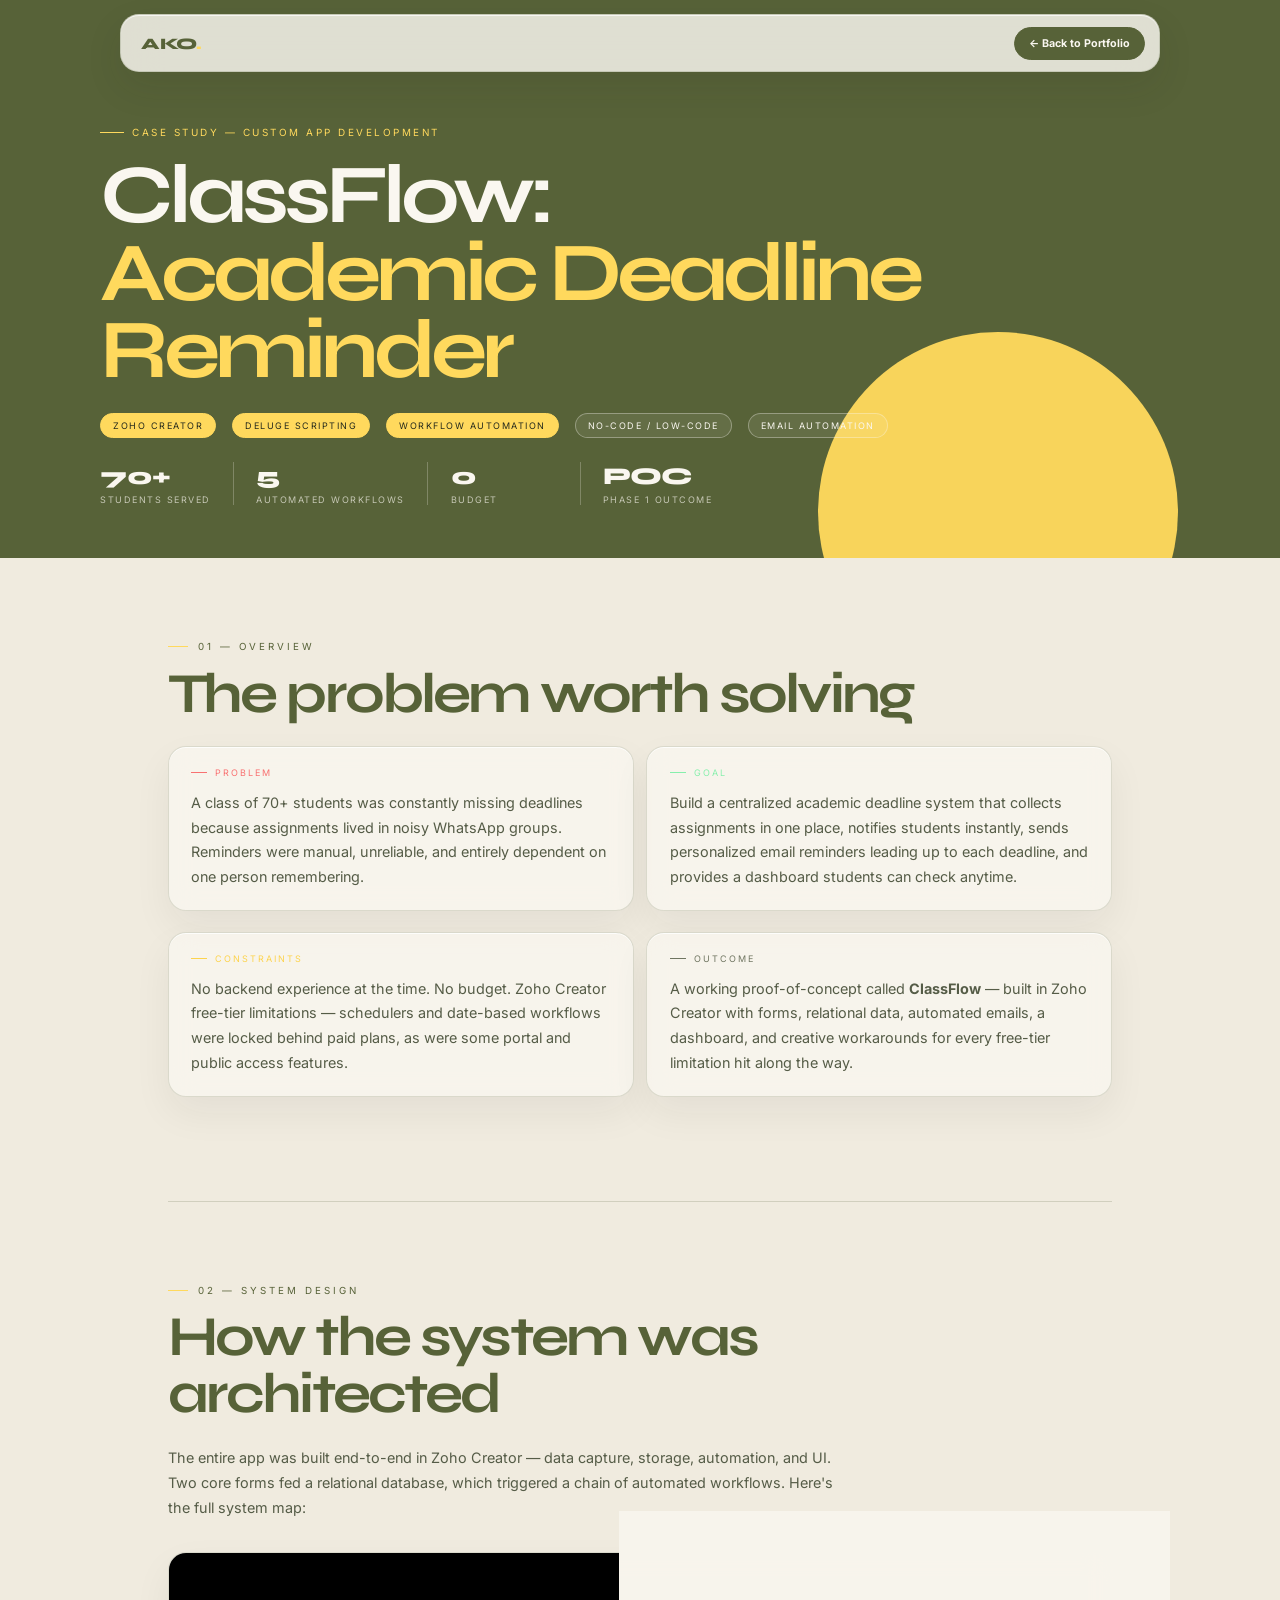
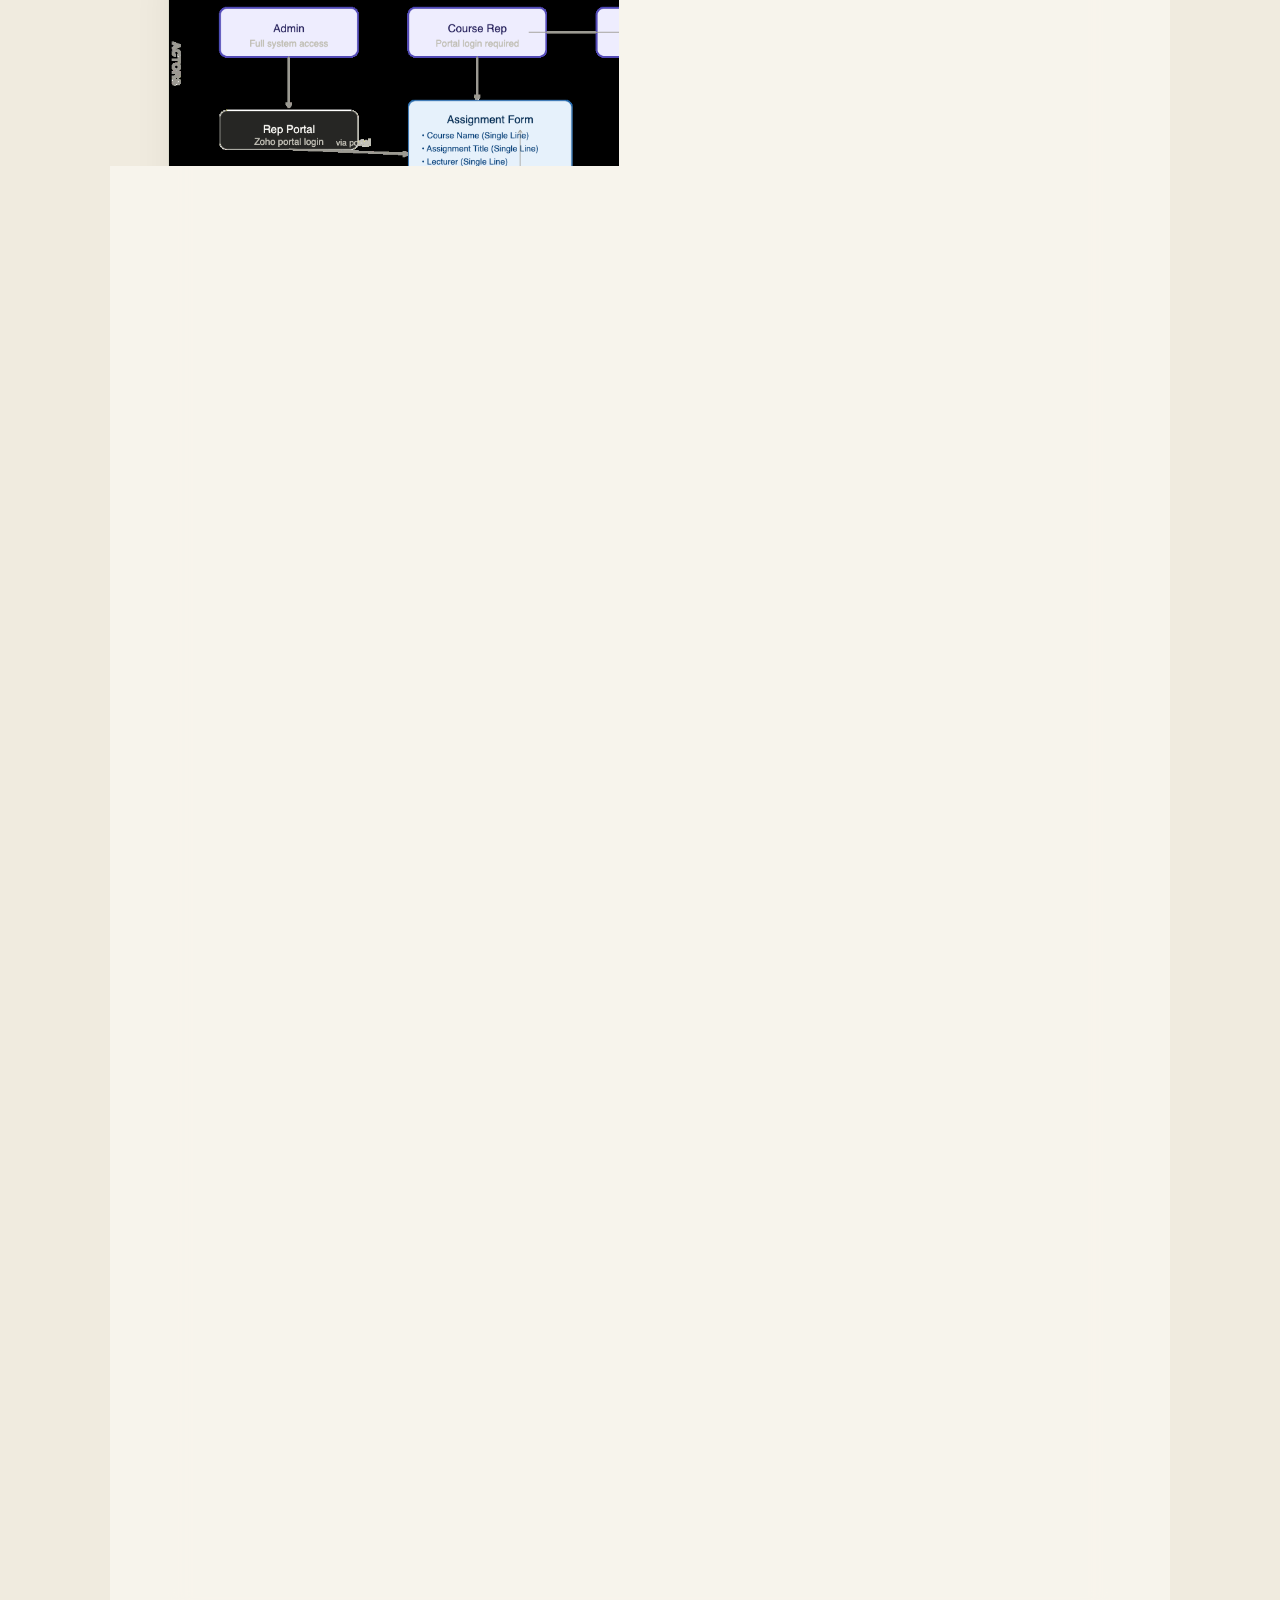
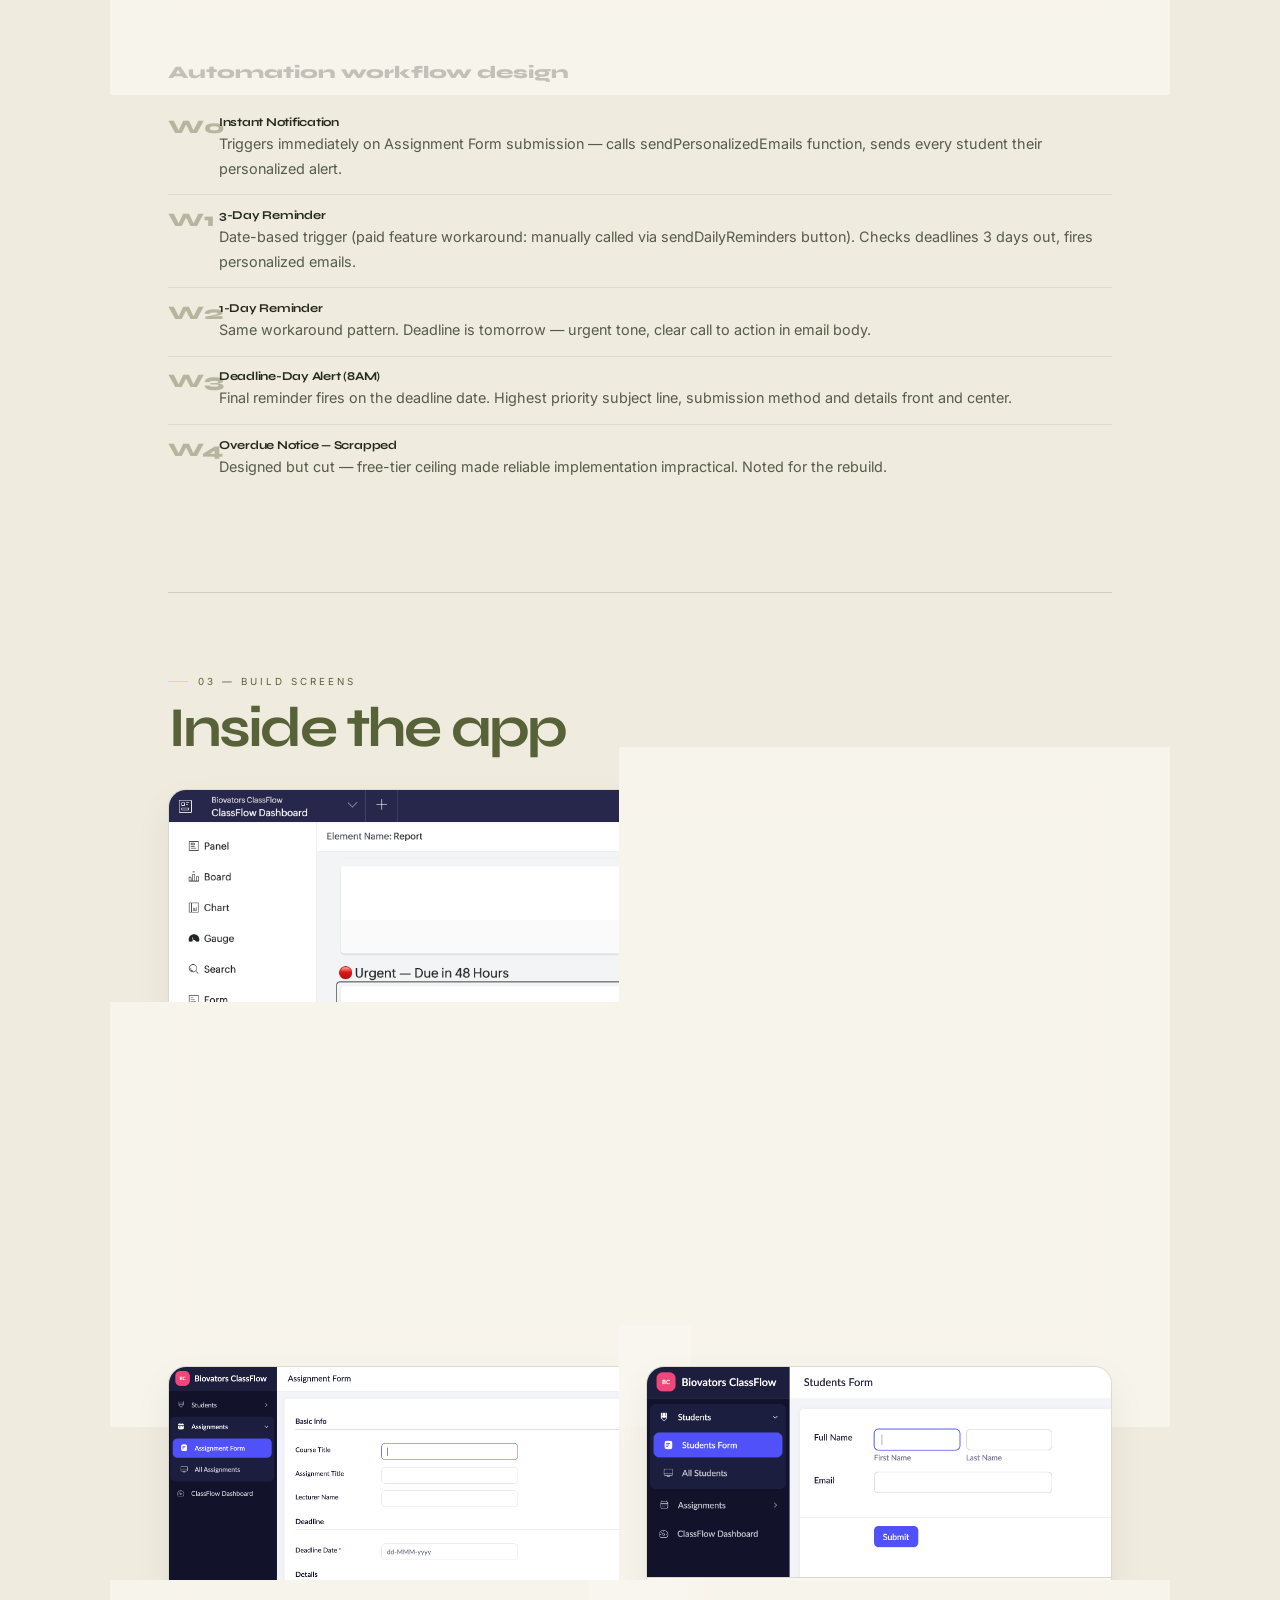
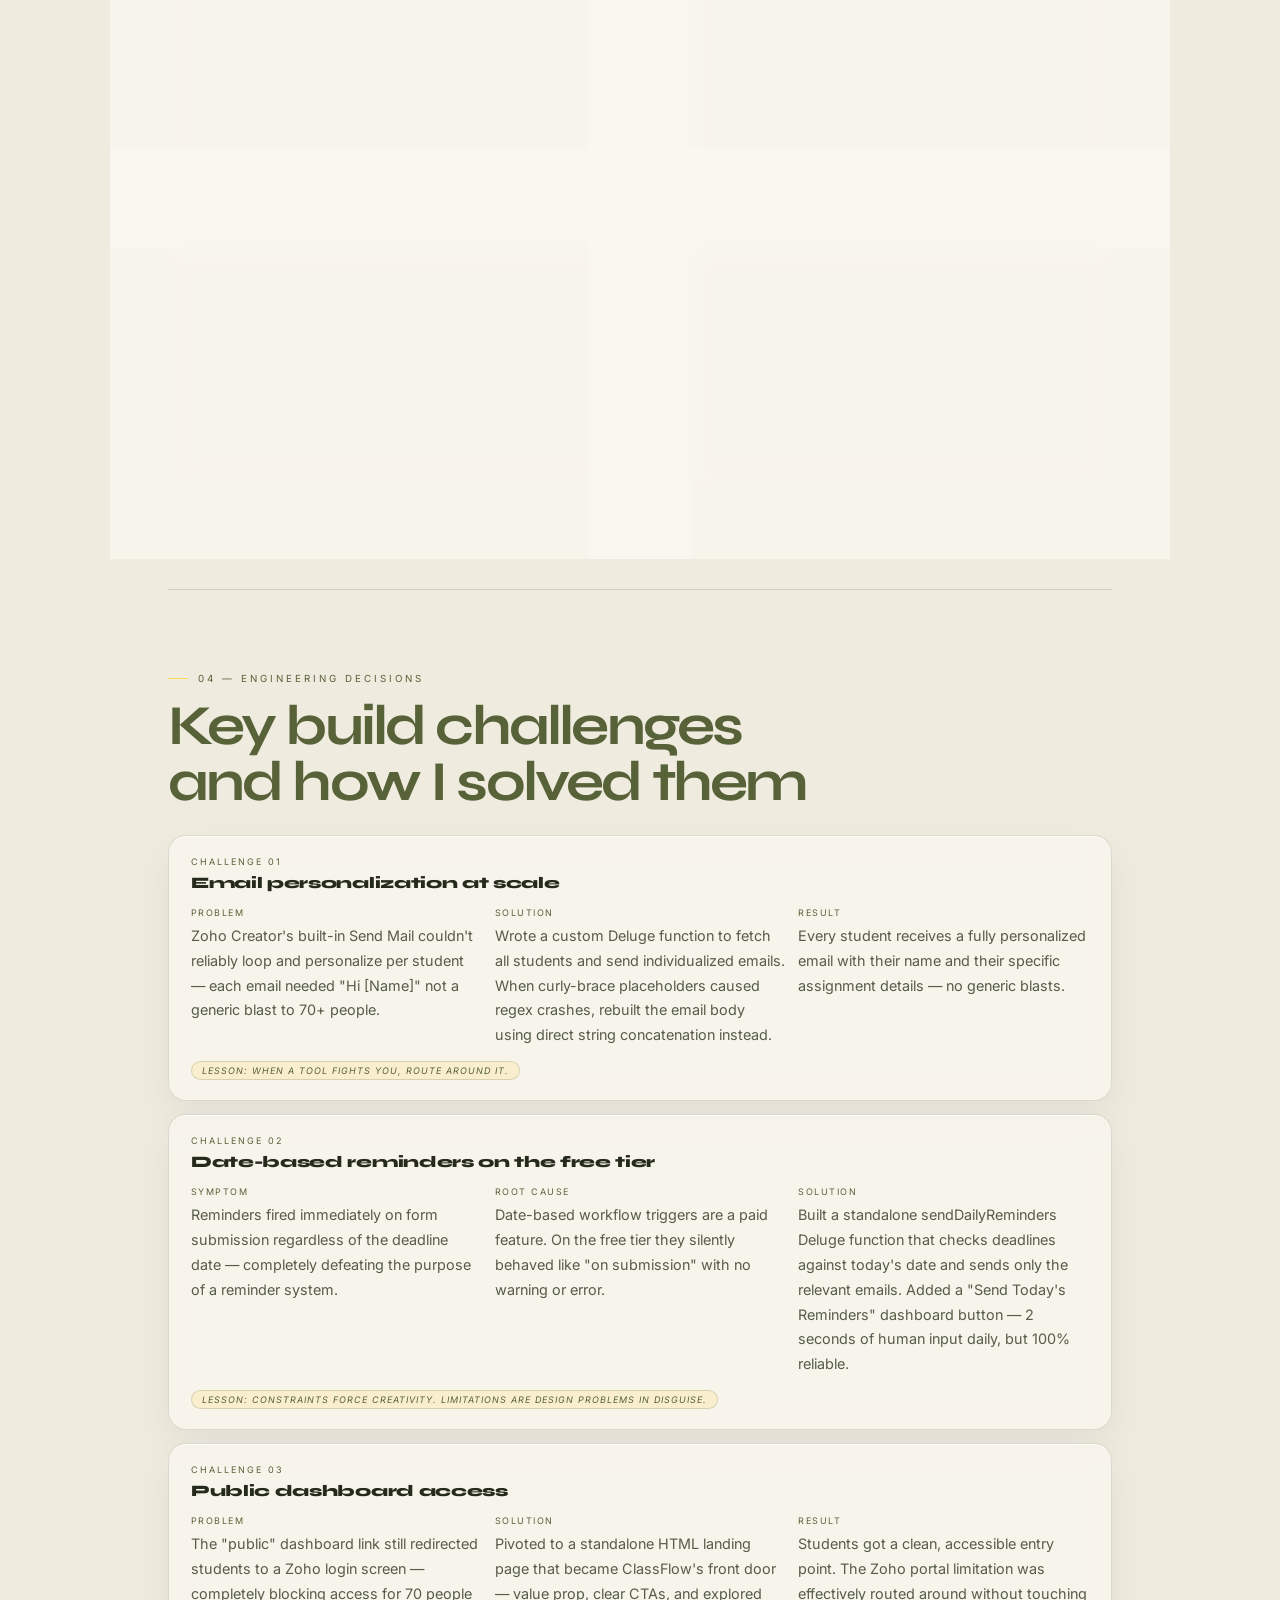
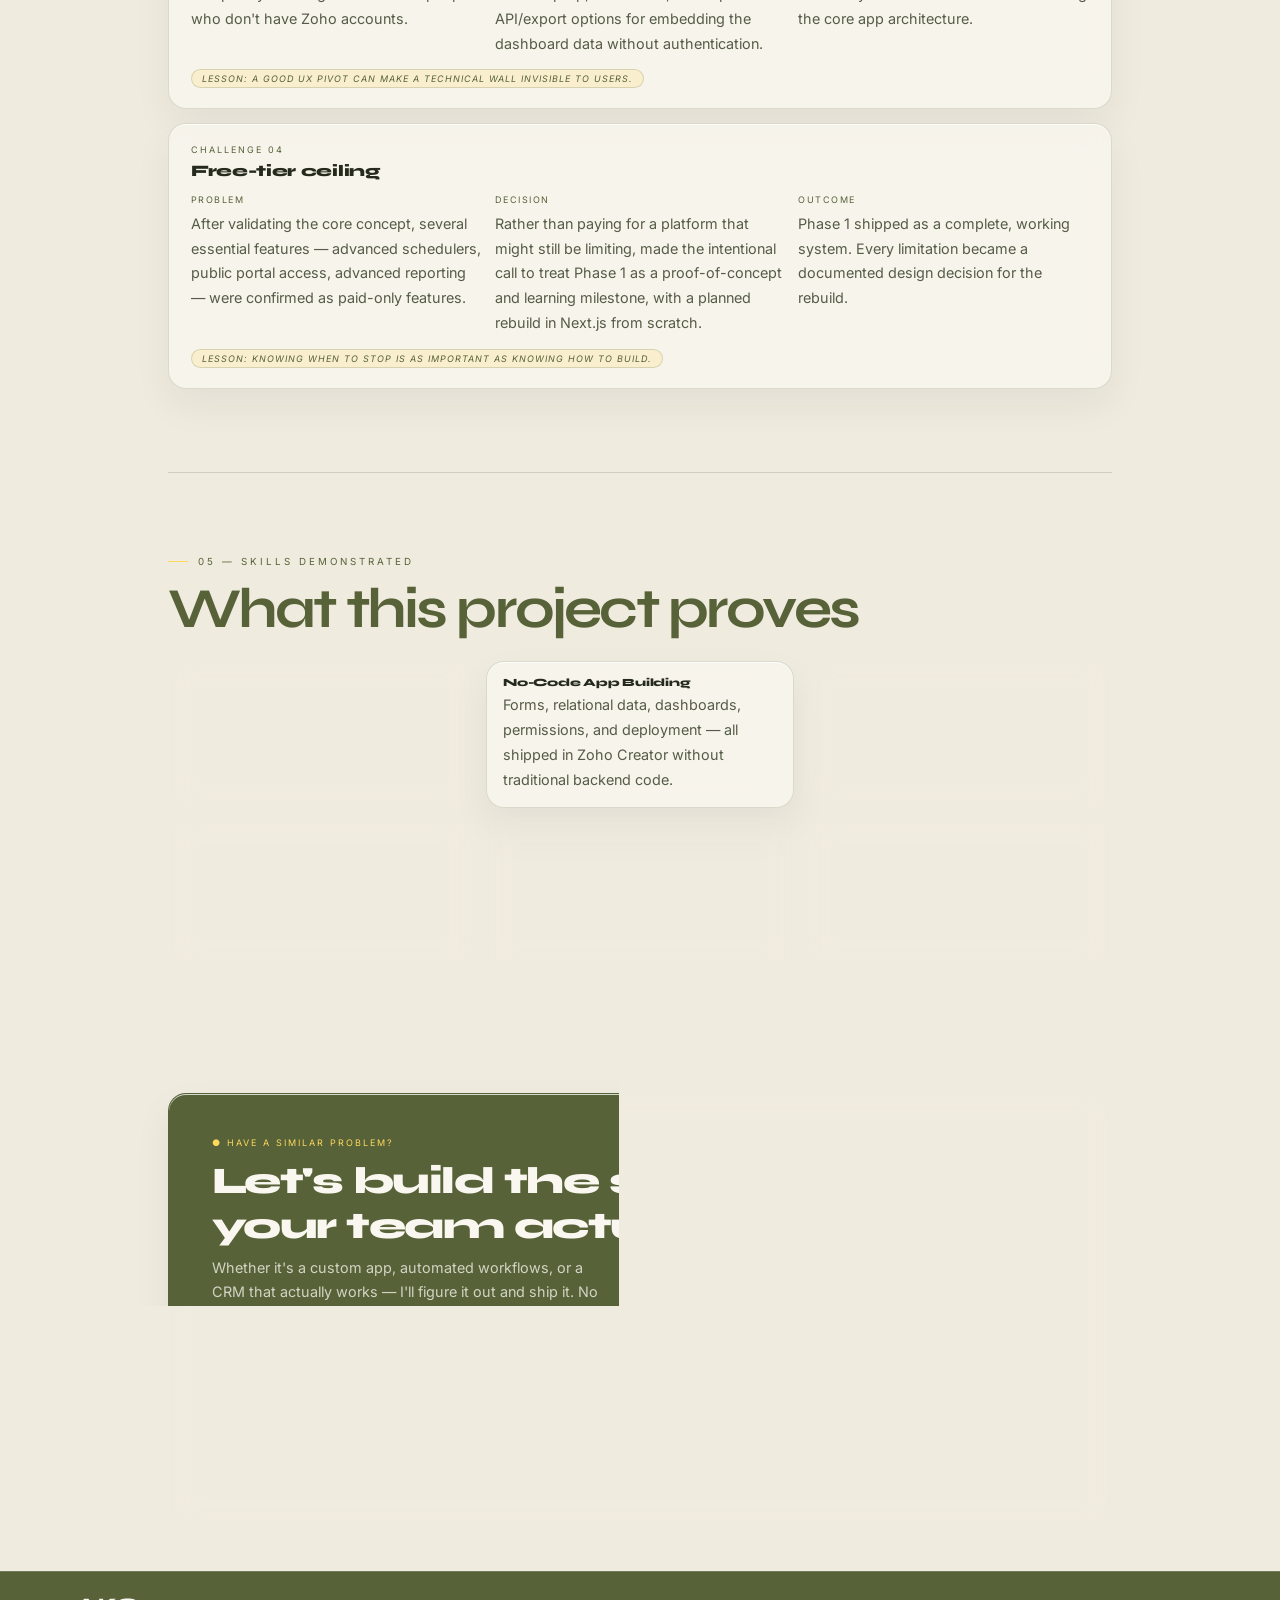
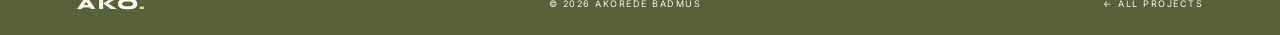
==== commit 6076fc11: "Update portfolio typography" ====
--- a/classflow.html
+++ b/classflow.html
@@ -4,7 +4,7 @@
 <meta charset="UTF-8">
 <meta name="viewport" content="width=device-width, initial-scale=1.0">
 <title>ClassFlow — Case Study | Akorede Badmus</title>
-<link href="https://fonts.googleapis.com/css2?family=Syne:wght@400;700;800&family=Space+Mono&display=swap" rel="stylesheet">
+<link href="https://fonts.googleapis.com/css2?family=Inter:wght@400;500;600;700&family=Syne:wght@500;600;700;800&family=Space+Mono&display=swap" rel="stylesheet">
 <style>
 *,*::before,*::after{margin:0;padding:0;box-sizing:border-box;}
 :root{
@@ -503,4 +503,4 @@
 </footer>
 
 </body>
-</html>+</html>
--- a/case-revamp.css
+++ b/case-revamp.css
@@ -8,7 +8,7 @@
 }
 *,*::before,*::after { background-image:none !important; }
 html { scroll-padding-top:88px; }
-body { min-width:320px; color:var(--ink); background:var(--ivory); font-size:16px; }
+body { min-width:320px; color:var(--ink); background:var(--ivory); font-family:'Inter',sans-serif; font-size:16px; }
 .grid-overlay { display:none; }
 nav {
   top:14px; left:50%; right:auto; width:min(1040px,calc(100% - 32px)); min-height:58px;
@@ -18,7 +18,7 @@
 }
 .nav-logo { color:var(--olive); letter-spacing:-.02em; }
 .nav-logo span { color:var(--yellow); opacity:1; }
-.back-btn { padding:9px 14px; border:1px solid var(--olive); border-radius:999px; color:var(--paper); background:var(--olive); font-family:'Syne',sans-serif; font-size:.67rem; font-weight:700; letter-spacing:0; text-transform:none; }
+.back-btn { padding:9px 14px; border:1px solid var(--olive); border-radius:999px; color:var(--paper); background:var(--olive); font-family:'Inter',sans-serif; font-size:.67rem; font-weight:700; letter-spacing:0; text-transform:none; }
 .back-btn:hover { color:var(--ink); background:var(--yellow); }
 .case-hero { min-height:62svh; align-items:center; padding:116px max(5vw,calc((100vw - 1080px)/2)) 52px; background:var(--olive); }
 .hero-bg,.hero-img-bg,.case-hero-bg,.case-hero-img,.case-hero-glow { display:none; }
@@ -42,7 +42,7 @@
 .section-label { margin-bottom:.85rem; color:var(--olive); font-size:.61rem; }
 .section-label::before { background:var(--yellow); }
 .section-heading { max-width:780px; margin-bottom:1.5rem; color:var(--olive); font-size:clamp(1.9rem,4.4vw,3.9rem); font-weight:700; letter-spacing:-.05em; line-height:1; }
-.prose,.pg-card-text,.cr-block,.skill-item-desc,.ws-desc,.cta-sub,.body-text,.feature-desc,.result-desc { color:#555c47; font-family:'Syne',sans-serif; font-size:.9rem; line-height:1.72; }
+.prose,.pg-card-text,.cr-block,.skill-item-desc,.ws-desc,.cta-sub,.body-text,.feature-desc,.result-desc { color:#555c47; font-family:'Inter',sans-serif; font-size:.9rem; line-height:1.72; }
 .two-col { gap:2rem; }
 .pg-grid,.screenshot-grid { gap:.8rem; margin-bottom:1.3rem; }
 .challenge-list { gap:.85rem; }
@@ -67,7 +67,7 @@
 .cta-tag { color:var(--yellow); }
 .cta-heading { color:var(--paper); font-size:clamp(1.5rem,3.3vw,2.35rem); letter-spacing:-.04em; }
 .case-cta .cta-sub { color:rgba(250,247,240,.76); }
-.btn-primary,.btn-secondary { clip-path:none; border-radius:999px; font-size:.77rem; letter-spacing:0; }
+.btn-primary,.btn-secondary { clip-path:none; border-radius:999px; font-family:'Inter',sans-serif; font-size:.77rem; letter-spacing:0; }
 .btn-primary { color:var(--ink); background:var(--yellow); }
 .btn-primary:hover { color:var(--paper); background:#46502d; }
 .btn-secondary { color:var(--paper); border-color:rgba(250,247,240,.55); background:transparent; }
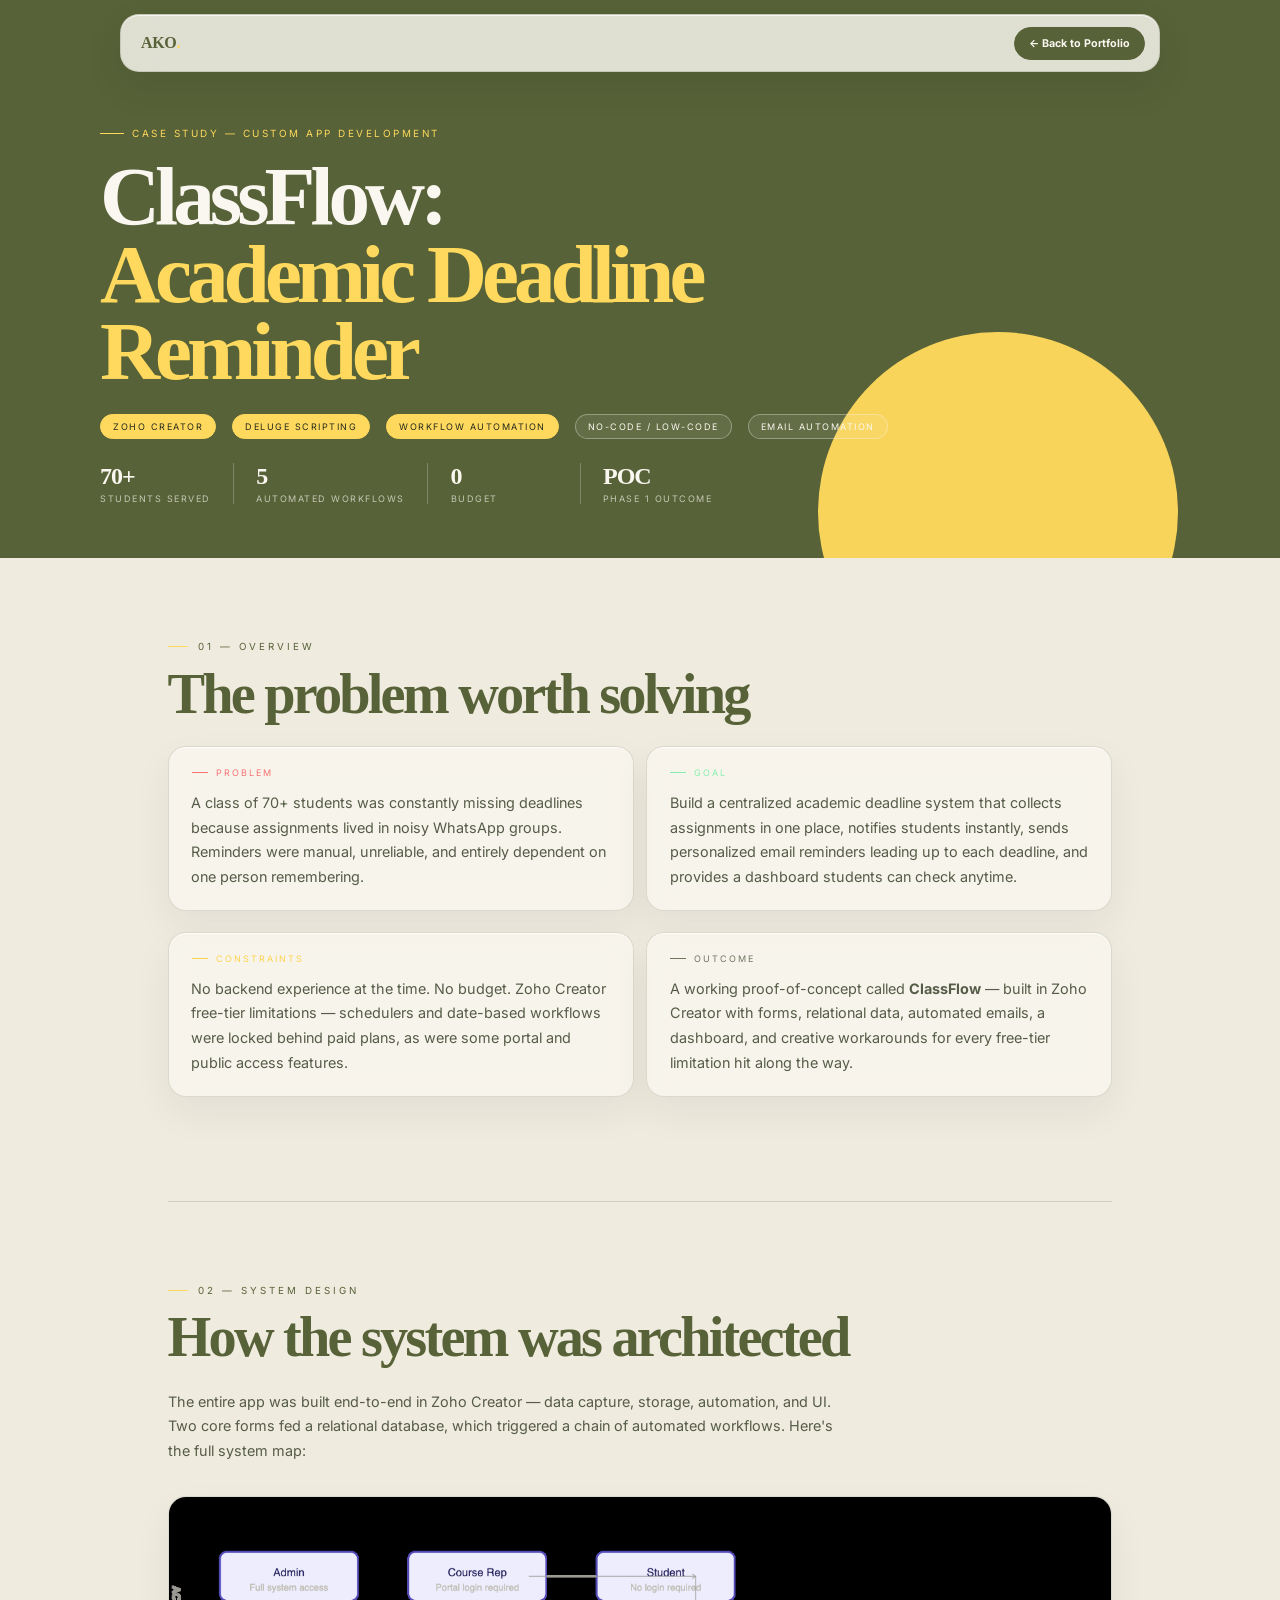
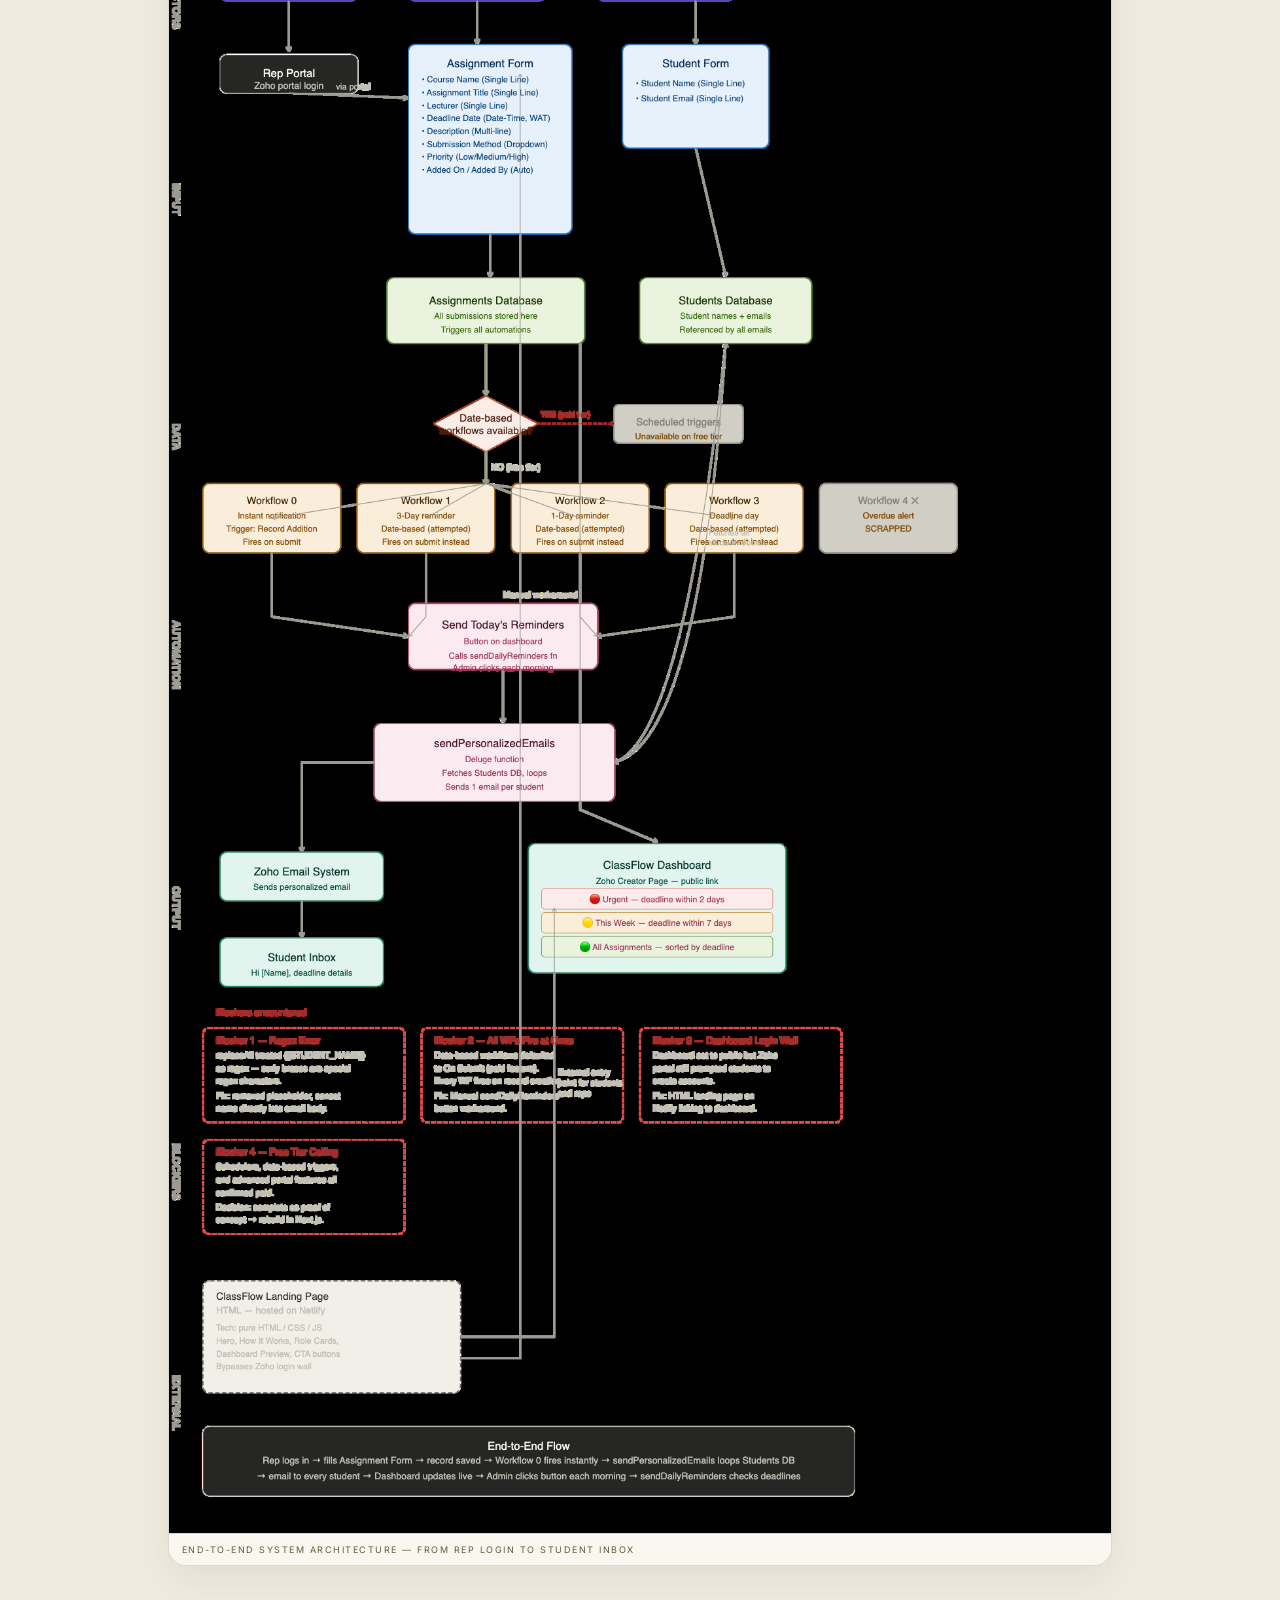
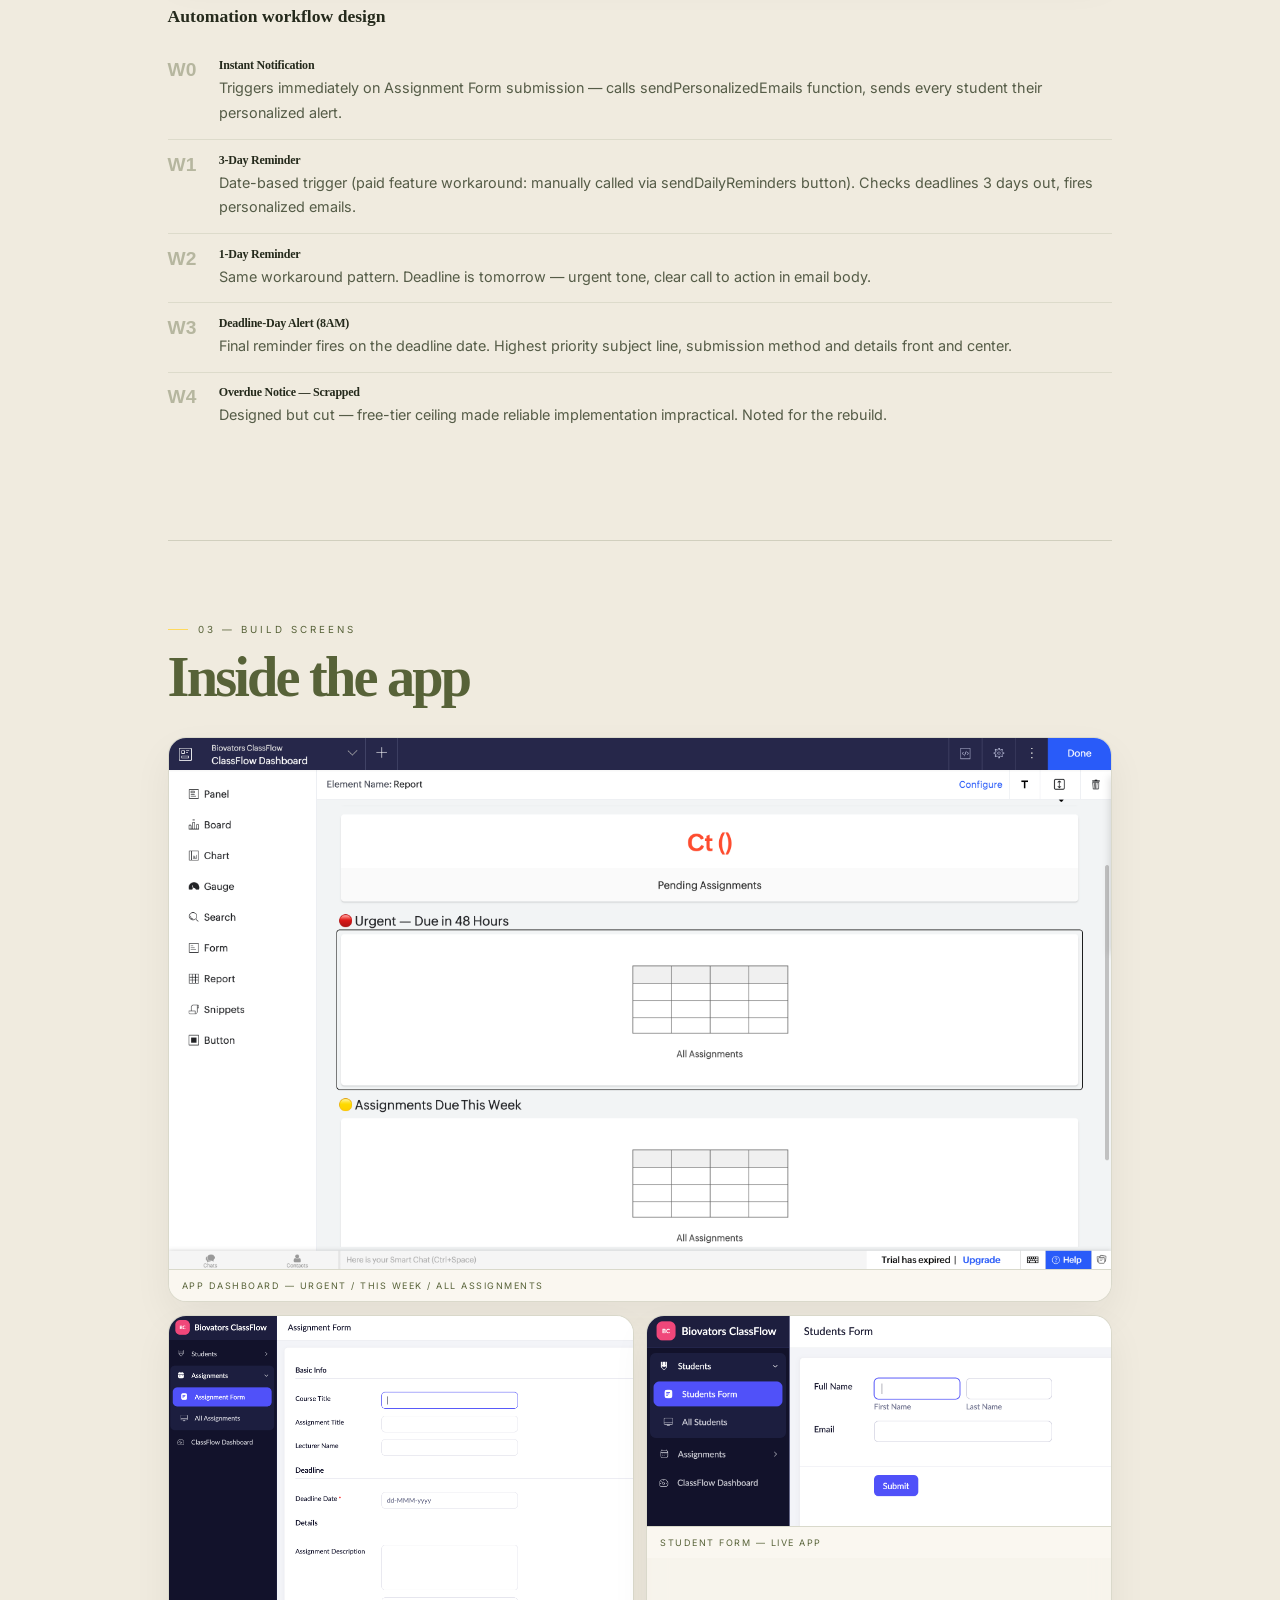
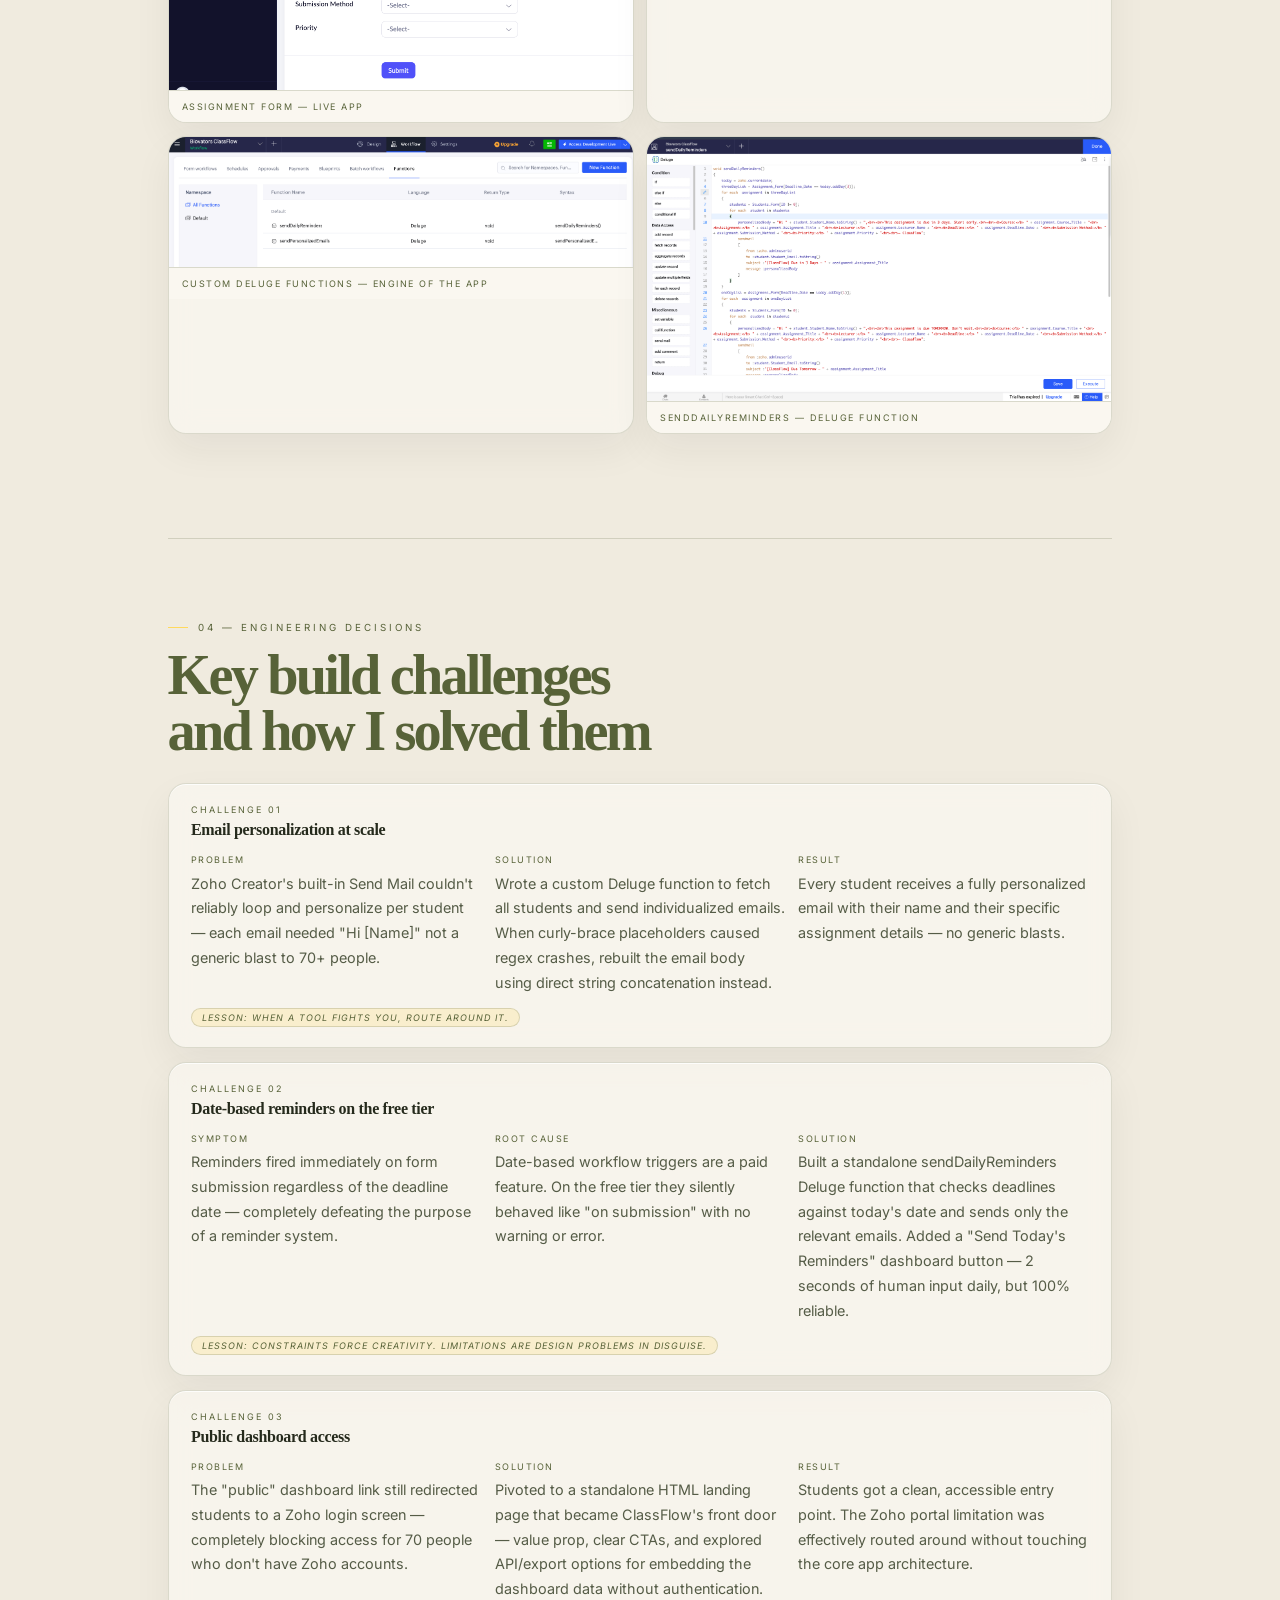
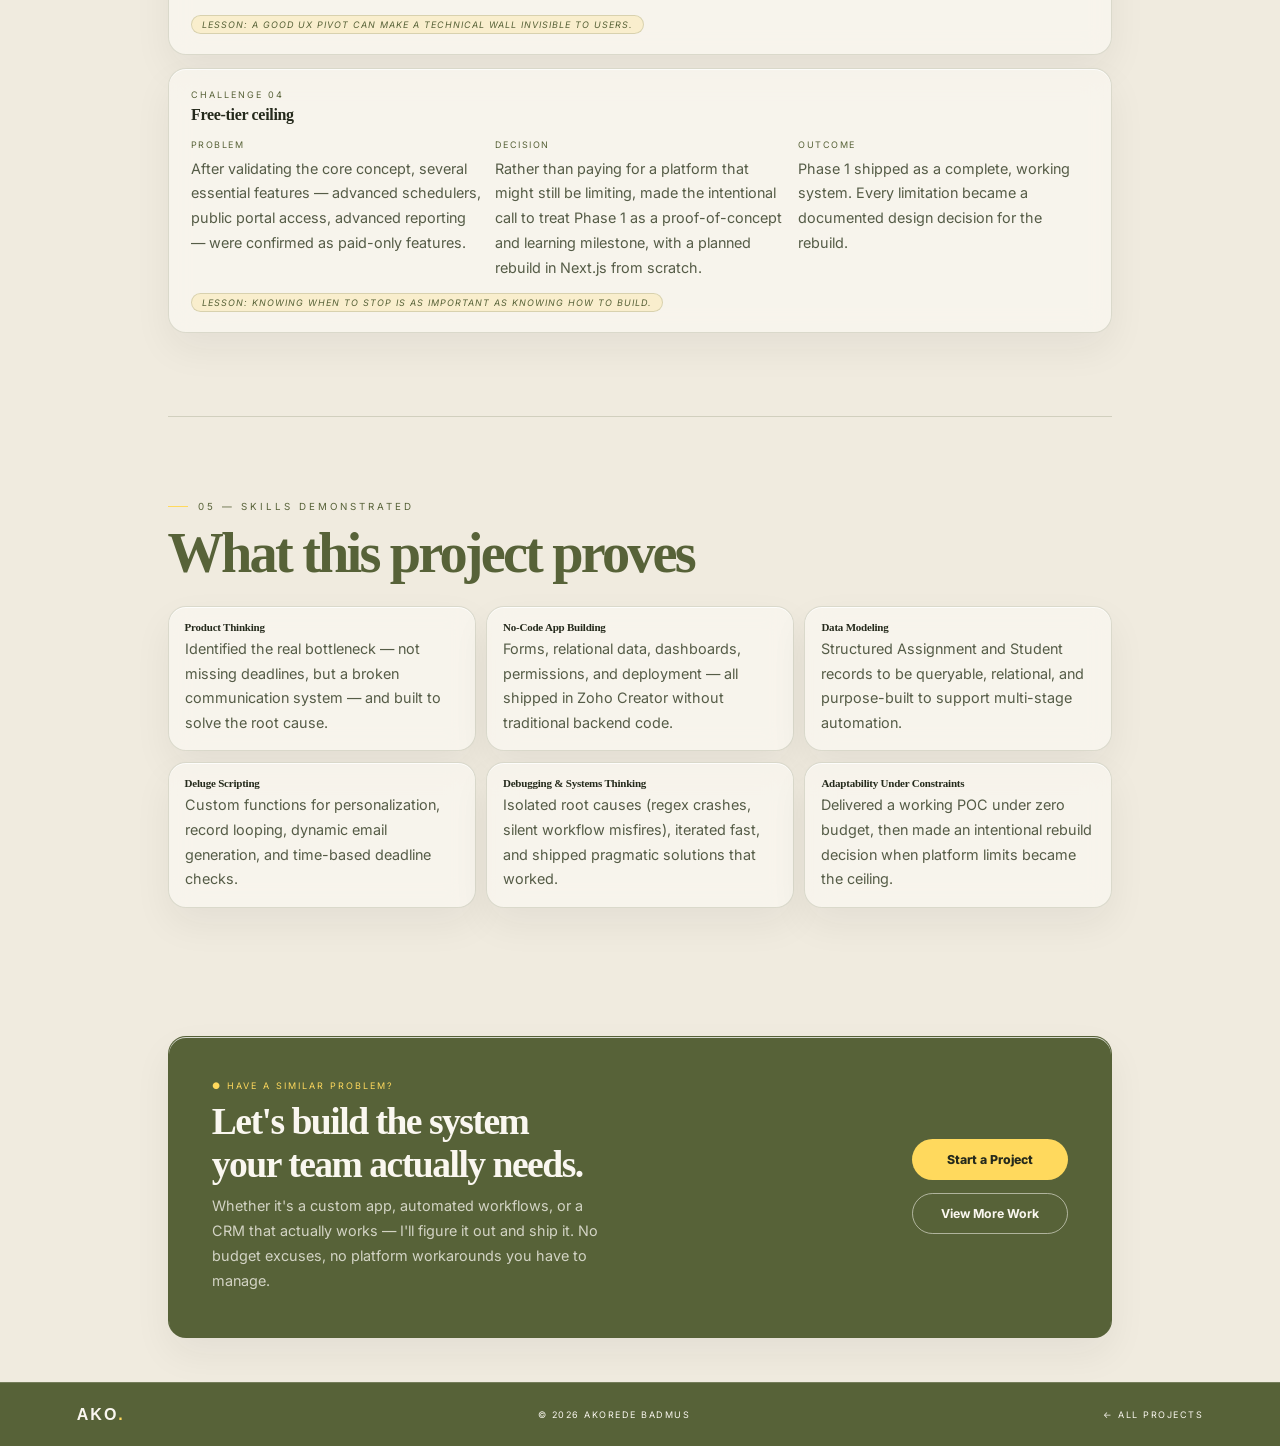
==== commit c5aa790b: "Refine headings and mobile glass menu" ====
--- a/classflow.html
+++ b/classflow.html
@@ -4,7 +4,7 @@
 <meta charset="UTF-8">
 <meta name="viewport" content="width=device-width, initial-scale=1.0">
 <title>ClassFlow — Case Study | Akorede Badmus</title>
-<link href="https://fonts.googleapis.com/css2?family=Inter:wght@400;500;600;700&family=Syne:wght@500;600;700;800&family=Space+Mono&display=swap" rel="stylesheet">
+<link href="https://fonts.googleapis.com/css2?family=Inter:wght@400;500;600;700&family=Space+Mono&display=swap" rel="stylesheet">
 <style>
 *,*::before,*::after{margin:0;padding:0;box-sizing:border-box;}
 :root{
--- a/case-revamp.css
+++ b/case-revamp.css
@@ -9,6 +9,9 @@
 *,*::before,*::after { background-image:none !important; }
 html { scroll-padding-top:88px; }
 body { min-width:320px; color:var(--ink); background:var(--ivory); font-family:'Inter',sans-serif; font-size:16px; }
+h1,h2,h3,h4,h5,h6,.nav-logo,.case-title,.case-client,.section-heading,.cta-heading,.hstat-num,.challenge-title,.skill-item-title,.ws-title,.feature-title {
+  font-family:'Times New Roman',Times,serif !important;
+}
 .grid-overlay { display:none; }
 nav {
   top:14px; left:50%; right:auto; width:min(1040px,calc(100% - 32px)); min-height:58px;
